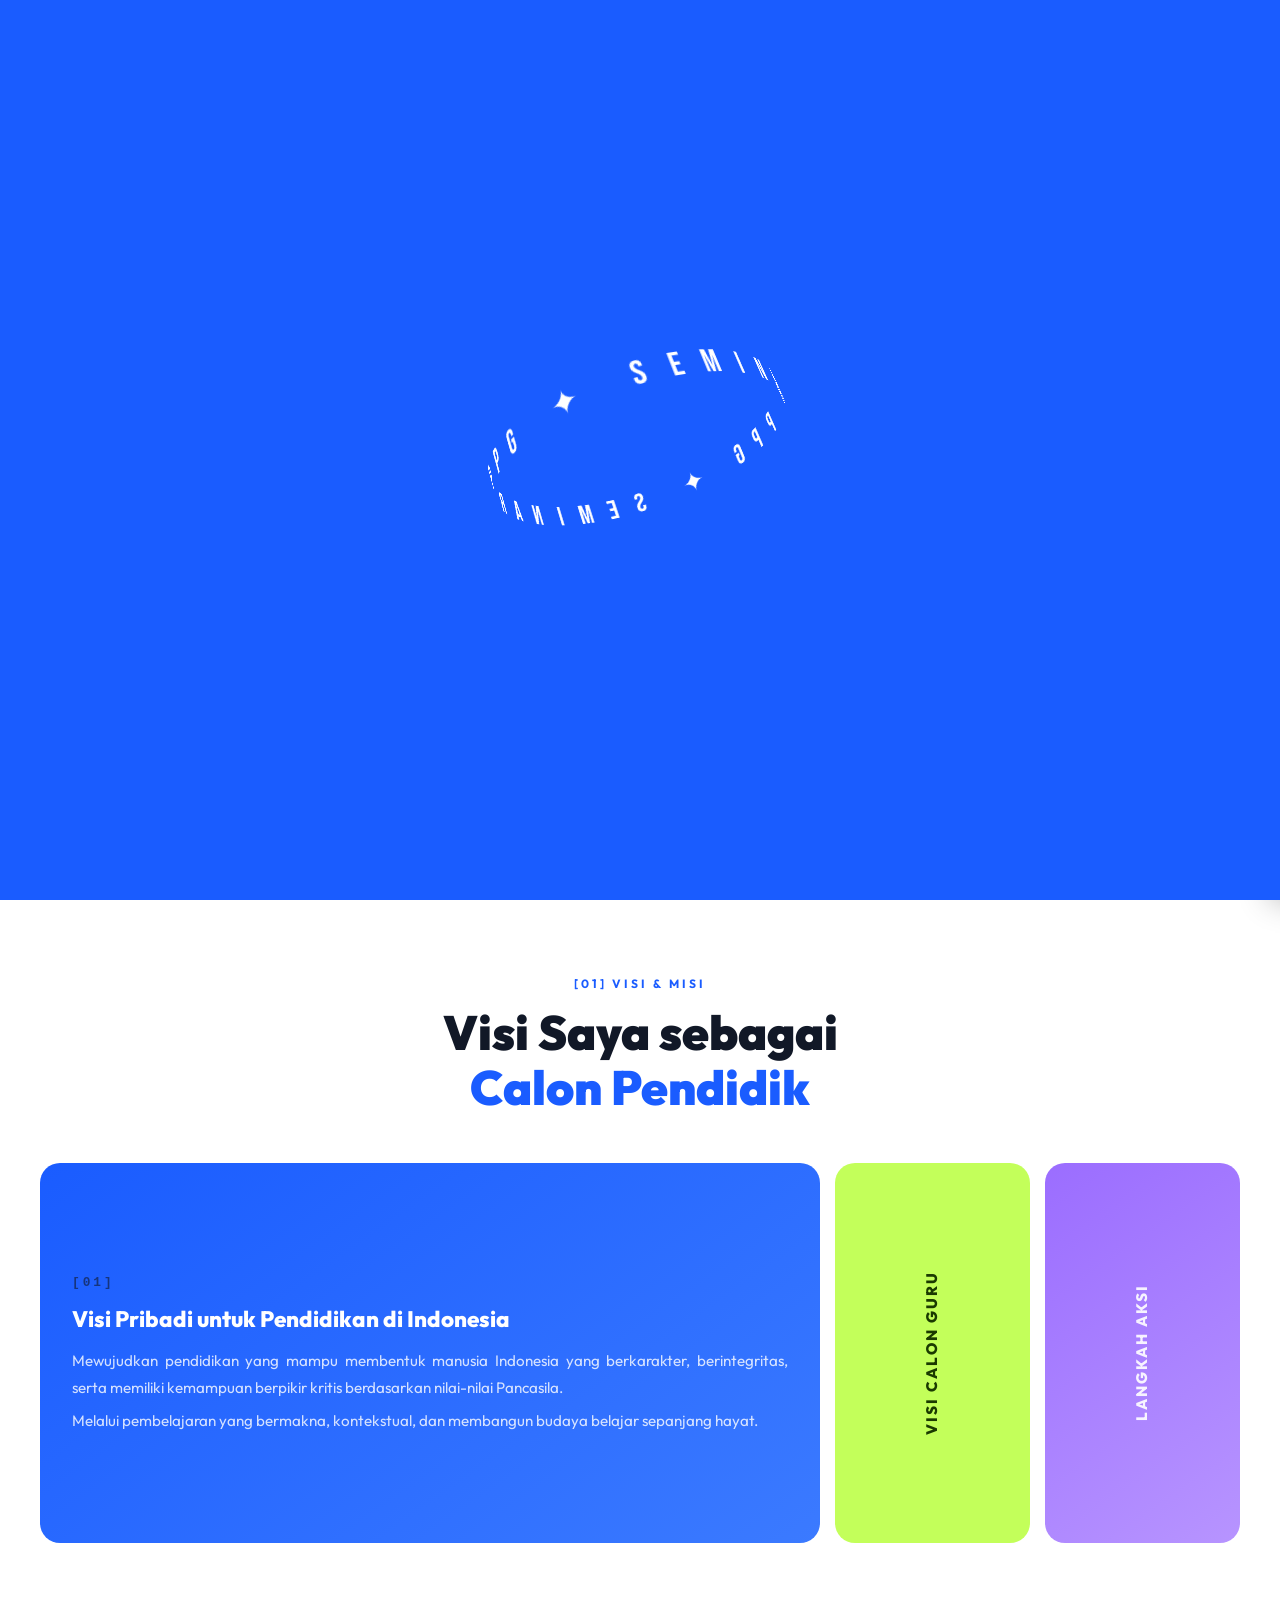
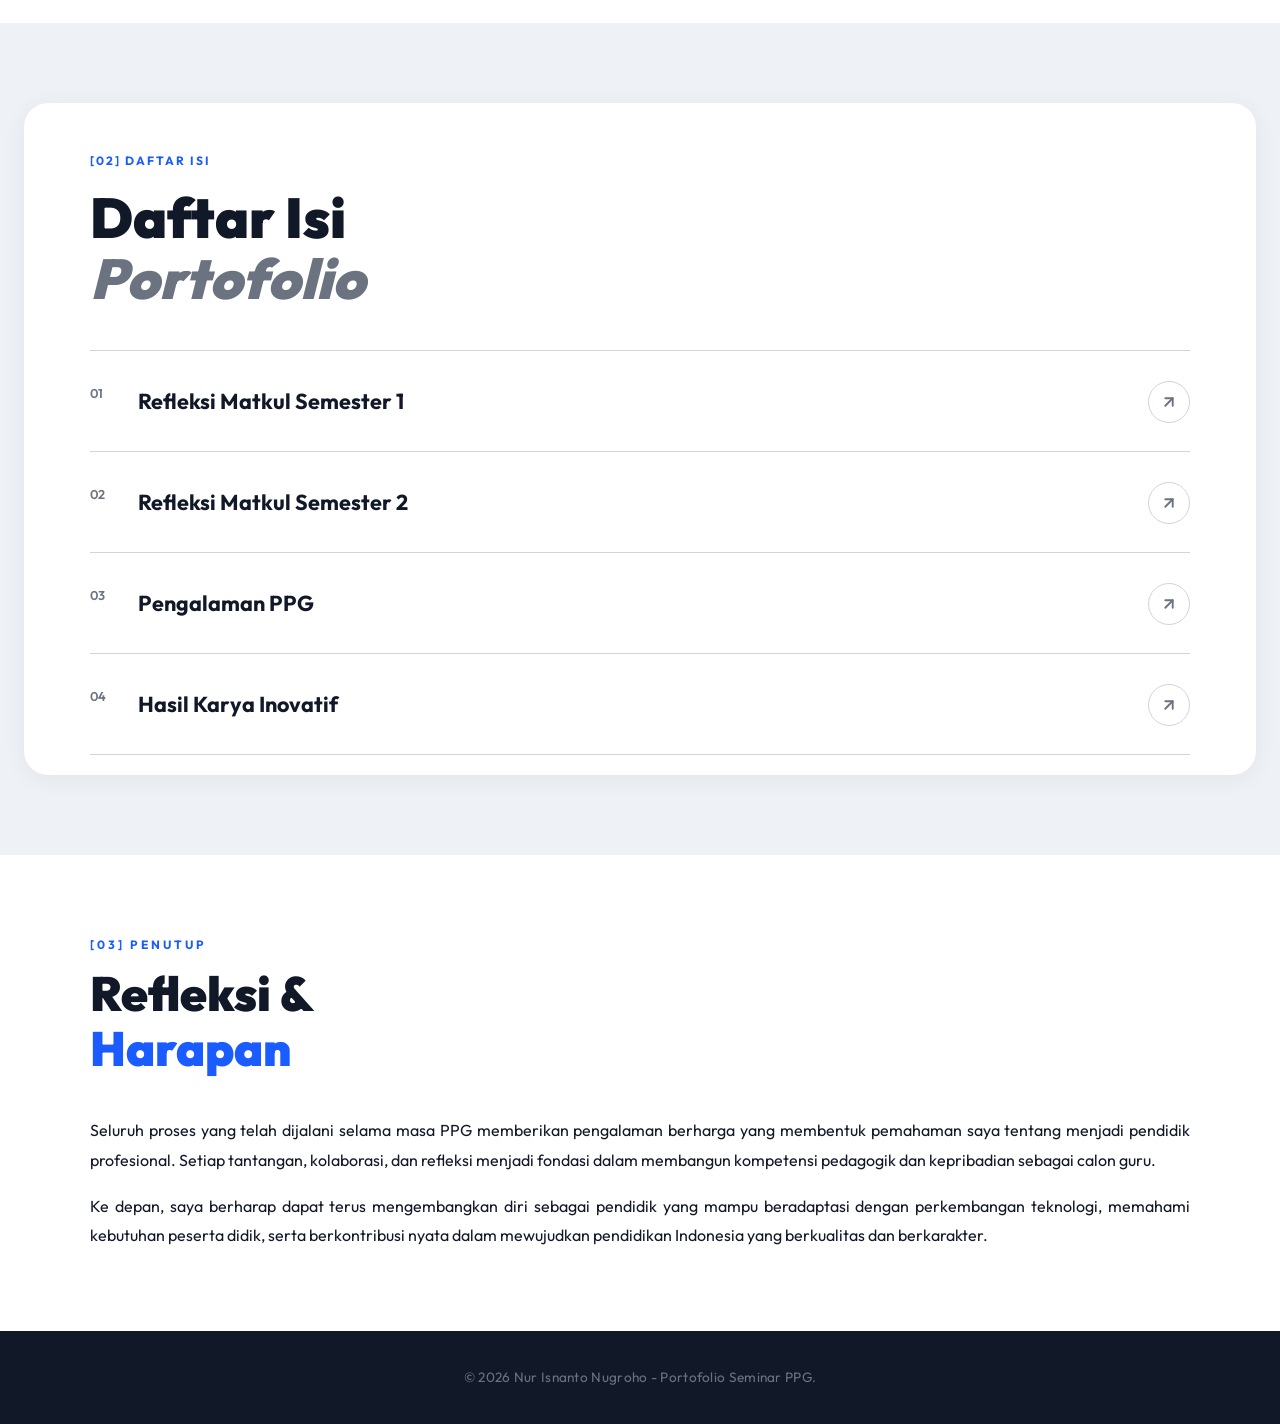
==== index.html @ f5e2eee9 "button panah" ====
<!DOCTYPE html>
<html lang="id">
<head>
    <meta charset="UTF-8">
    <meta name="viewport" content="width=device-width, initial-scale=1.0">
    <title>Portofolio Seminar PPG - Nur Isnanto Nugroho</title>
    <link rel="icon" type="image/png" href="img/Icon atas.png">
    <meta name="description" content="Portofolio Seminar Pendidikan E-Portfolio oleh Nur Isnanto Nugroho, Mahasiswa PPG Informatika UNY.">
    <link rel="preconnect" href="https://fonts.googleapis.com">
    <link rel="preconnect" href="https://fonts.gstatic.com" crossorigin>
    <link href="https://fonts.googleapis.com/css2?family=Bebas+Neue&family=Outfit:wght@400;600;700;800;900&display=swap" rel="stylesheet">
    <link rel="stylesheet" href="style.css">
</head>
<body>

    <!-- ============ BACKDROP & LEFT SIDEBAR ============ -->
    <div class="menu-backdrop" id="menuBackdrop"></div>
    
    <nav class="sidebar-nav" id="sidebarNav">
        <!-- Tombol Silang -->
        <button class="sidebar-nav__close" id="btnCloseMenu" aria-label="Tutup Menu">
            <svg width="24" height="24" viewBox="0 0 24 24" fill="none" stroke="currentColor" stroke-width="2" stroke-linecap="round" stroke-linejoin="round">
                <line x1="18" y1="6" x2="6" y2="18"></line>
                <line x1="6" y1="6" x2="18" y2="18"></line>
            </svg>
        </button>
        
        <div class="sidebar-nav__header">
            <h3>Navigasi</h3>
        </div>
        
        <!-- Daftar Menu -->
        <ul class="sidebar-nav__list">
            <li><a href="#visi" class="sidebar-nav__link">01. Visi & Misi</a></li>
            <li><a href="#toc" class="sidebar-nav__link">02. Daftar Isi</a></li>
            <li><a href="#penutup" class="sidebar-nav__link">03. Refleksi & Harapan</a></li>
        </ul>
    </nav>

    <!-- ============ LOADING SCREEN ============ -->
    <div class="loader" id="loader">
        <div class="loader__ring-wrap"> 
            <div class="loader__ring-spin" id="loaderRing"></div>
        </div>
    </div>

    <script>
    // Generate circular text
    (function() {
        const text = 'SEMINAR PPG ✦ SEMINAR PPG ✦ ';
        const ring = document.getElementById('loaderRing');
        const chars = text.split('');
        const total = chars.length;
        chars.forEach((ch, i) => {
            const span = document.createElement('span');
            span.textContent = ch;
            span.style.setProperty('--angle', (i * (360 / total)) + 'deg');
            ring.appendChild(span);
        });
    })();
    </script>

    <!-- ============ HERO SECTION ============ -->
    <header class="hero" id="hero">
        <!-- Menu Button (decorative) -->
        <button class="hero-btn hero-btn--menu" aria-label="Menu">
            <span></span><span></span><span></span>
        </button>

        <!-- Top subtitle -->
        <p class="hero__subtitle">Dokumentasi E-portofolio</p>
        <h1 class="hero__title">Seminar PPG</h1>

        <!-- Photo container – the photo overlaps the title -->
        <div class="hero__photo-wrapper">
            <img src="img/nuris.png" alt="Foto Nur Isnanto Nugroho" class="hero__photo">
        </div>

        <!-- Floating Tags -->
        <div class="floating-tag floating-tag--guru">
            <span class="floating-tag__icon">🎓</span>
            Mas Guru
        </div>

        <div class="hero__cta-group">
            <!-- Panah ada di luar tag <a> -->
            <svg class="doodle doodle--arrow-inline" viewBox="0 0 60 30" fill="none" stroke="#c3ff5a" stroke-width="3.5" stroke-linecap="round" stroke-linejoin="round">
                <path d="M5 25 Q30 0 55 15"/>
                <path d="M48 10 l7 5-8 4"/>
            </svg>
            
            <!-- Tombol Daftar Isi -->
<!-- Tombol dengan ID khusus agar tidak bentrok -->
    <a href="#" id="btnLuncurTOC" class="floating-tag floating-tag--open">
        <svg width="16" height="16" viewBox="0 0 24 24" fill="none" stroke="currentColor" stroke-width="2.5"><path d="M12 5v14M5 12h14"/></svg>
        Daftar Isi
    </a>
        </div>

        <!-- Profile Card (glassmorphism) -->
        <div class="hero__profile-card">
            <h3 class="hero__profile-name">Saya Nur Isnanto Nugroho</h3>
            <p class="hero__profile-desc">Mahasiswa Pendidikan Profesi Guru (PPG) Informatika di Universitas Negeri Yogyakarta. Portofolio ini disusun sebagai dokumentasi perjalanan belajar dan refleksi praktik kependidikan.</p>
        </div>

        <!-- Role Badge -->
        <div class="hero__role-badge">
            <span class="hero__role-icon">📚</span>
            Guru Informatika
        </div>

        <!-- Experience Badge (Circular Seal) -->
        <div class="hero__exp-badge">
            <svg class="hero__exp-circle-text" viewBox="0 0 200 200">
                <defs>
                    <path id="circlePath" d="M 100,100 m -74,0 a 74,74 0 1,1 148,0 a 74,74 0 1,1 -148,0"/>
                </defs>
                <text>
                    <textPath href="#circlePath" startOffset="0%" textLength="465" lengthAdjust="spacing">
                        UNIVERSITAS NEGERI YOGYAKARTA • 2026 •
                    </textPath>
                </text>
            </svg>
            <span class="hero__exp-number">PPG</span>
        </div>

        <!-- Doodle SVGs for decoration -->
        <svg class="doodle doodle--star" viewBox="0 0 40 40" fill="none" stroke="#c3ff5a" stroke-width="2">
            <path d="M20 2 l4 12 12 0-10 8 4 12-10-8-10 8 4-12L4 14l12 0z"/>
        </svg>
        <svg class="doodle doodle--circle" viewBox="0 0 30 30" fill="none" stroke="#c3ff5a" stroke-width="2">
            <circle cx="15" cy="15" r="12"/>
        </svg>
    </header>

    <!-- ============ ROLLING BANNER ============ -->
    <div class="rolling-banner">
        <div class="rolling-banner__track">
            <span class="rolling-banner__text">PPG UNY</span>
            <span class="rolling-banner__star">✦</span>
            <span class="rolling-banner__text">PENDIDIKAN PROFESI GURU</span>
            <span class="rolling-banner__star">✦</span>
            <span class="rolling-banner__text">PPG UNY</span>
            <span class="rolling-banner__star">✦</span>
            <span class="rolling-banner__text">UNIVERSITAS NEGERI YOGYAKARTA</span>
            <span class="rolling-banner__star">✦</span>
            <span class="rolling-banner__text">PPG UNY</span>
            <span class="rolling-banner__star">✦</span>
            <span class="rolling-banner__text">PENDIDIKAN PROFESI GURU</span>
            <span class="rolling-banner__star">✦</span>
            <span class="rolling-banner__text">PPG UNY</span>
            <span class="rolling-banner__star">✦</span>
            <span class="rolling-banner__text">UNIVERSITAS NEGERI YOGYAKARTA</span>
            <span class="rolling-banner__star">✦</span>
            <span class="rolling-banner__text">PPG UNY</span>
            <span class="rolling-banner__star">✦</span>
            <span class="rolling-banner__text">PENDIDIKAN PROFESI GURU</span>
            <span class="rolling-banner__star">✦</span>
            <span class="rolling-banner__text">PPG UNY</span>
            <span class="rolling-banner__star">✦</span>
            <span class="rolling-banner__text">UNIVERSITAS NEGERI YOGYAKARTA</span>
            <span class="rolling-banner__star">✦</span>
        </div>
    </div>
    <!-- ============ VISI SECTION ============ -->
    <section class="visi" id="visi">
        <div class="visi__inner">
            <p class="visi__label reveal">[01] Visi & Misi</p>
            <h2 class="visi__heading reveal" data-delay="100">Visi Saya sebagai<br><em>Calon Pendidik</em></h2>

            <div class="visi__accordion">
                <!-- Card 1: Blue -->
                <div class="visi-card visi-card--blue reveal" data-delay="200">
                    <span class="visi-card__tab">Visi Pendidikan</span>
                    <div class="visi-card__body">
                        <span class="visi-card__number">[01]</span>
                        <h3 class="visi-card__title">Visi Pribadi untuk Pendidikan di Indonesia</h3>
                        <p class="visi-card__desc">Mewujudkan pendidikan yang mampu membentuk manusia Indonesia yang berkarakter, berintegritas, serta memiliki kemampuan berpikir kritis berdasarkan nilai-nilai Pancasila.</p>
                        <p class="visi-card__desc">Melalui pembelajaran yang bermakna, kontekstual, dan membangun budaya belajar sepanjang hayat.</p>
                    </div>
                </div>

                <!-- Card 2: Lime -->
                <div class="visi-card visi-card--lime reveal" data-delay="350">
                    <span class="visi-card__tab">Visi Calon Guru</span>
                    <div class="visi-card__body">
                        <span class="visi-card__number">[02]</span>
                        <h3 class="visi-card__title">Visi Pribadi Sebagai Calon Guru</h3>
                        <p class="visi-card__desc">Menjadi guru Informatika yang membangun budaya belajar dan budaya bertanya melalui pembelajaran yang bermakna, kontekstual, dan berpusat pada peserta didik.</p>
                        <p class="visi-card__desc">Menghadirkan lingkungan belajar yang mendorong peserta didik berani bertanya dan aktif mencari informasi dari berbagai sumber yang valid.</p>
                    </div>
                </div>

                <!-- Card 3: Purple -->
                <div class="visi-card visi-card--purple reveal" data-delay="500">
                    <span class="visi-card__tab">Langkah Aksi</span>
                    <div class="visi-card__body">
                        <span class="visi-card__number">[03]</span>
                        <h3 class="visi-card__title">Hal yang Dilakukan untuk Mencapai Visi</h3>
                        <p class="visi-card__desc">Membangun budaya belajar yang menempatkan peserta didik sebagai pembelajar aktif dan membiasakan pertanyaan di setiap pembelajaran.</p>
                        <p class="visi-card__desc">Memfasilitasi diskusi, menghubungkan materi dengan kehidupan nyata, serta terus mengembangkan kompetensi melalui refleksi dan kolaborasi.</p>
                    </div>
                </div>
            </div>
        </div>
    </section>

    <!-- ============ TABLE OF CONTENTS ============ -->
    <nav class="toc" id="toc">

        <div class="toc__card reveal reveal--scale" data-delay="150">
            <p class="toc__label">[02] DAFTAR ISI</p>
            <h2 class="toc__title">Daftar Isi<br><em>Portofolio</em></h2>

            <div class="toc__list">
                <a href="semester1.html" class="toc__item">
                    <span class="toc__item-num">01</span>
                    <span class="toc__item-info">
                        <span class="toc__item-name">Refleksi Matkul Semester 1</span>
                        <span class="toc__item-desc">Jabaran refleksi dari mata kuliah yang telah ditempuh pada semester pertama, mencakup deskripsi pembelajaran, tantangan, dan pencapaian.</span>
                    </span>
                    <span class="toc__item-arrow">
                        <svg width="18" height="18" viewBox="0 0 24 24" fill="none" stroke="currentColor" stroke-width="2.5" stroke-linecap="round" stroke-linejoin="round"><path d="M5 12h14"/><path d="M12 5l7 7-7 7"/></svg>
                    </span>
                </a>
                <a href="#semester-2" class="toc__item">
                    <span class="toc__item-num">02</span>
                    <span class="toc__item-info">
                        <span class="toc__item-name">Refleksi Matkul Semester 2</span>
                        <span class="toc__item-desc">Jabaran refleksi dari mata kuliah pada semester kedua, mencakup pendalaman materi, proyek, dan pemahaman pedagogik.</span>
                    </span>
                    <span class="toc__item-arrow">
                        <svg width="18" height="18" viewBox="0 0 24 24" fill="none" stroke="currentColor" stroke-width="2.5" stroke-linecap="round" stroke-linejoin="round"><path d="M5 12h14"/><path d="M12 5l7 7-7 7"/></svg>
                    </span>
                </a>
                <a href="#pengalaman-ppg" class="toc__item">
                    <span class="toc__item-num">03</span>
                    <span class="toc__item-info">
                        <span class="toc__item-name">Pengalaman PPG</span>
                        <span class="toc__item-desc">Pengalaman berharga selama mengikuti program PPG, termasuk observasi kelas, penyusunan RPP, dan praktik mengajar di SMA Negeri 4 Yogyakarta.</span>
                    </span>
                    <span class="toc__item-arrow">
                        <svg width="18" height="18" viewBox="0 0 24 24" fill="none" stroke="currentColor" stroke-width="2.5" stroke-linecap="round" stroke-linejoin="round"><path d="M5 12h14"/><path d="M12 5l7 7-7 7"/></svg>
                    </span>
                </a>
                <a href="#karya-inovatif" class="toc__item">
                    <span class="toc__item-num">04</span>
                    <span class="toc__item-info">
                        <span class="toc__item-name">Hasil Karya Inovatif</span>
                        <span class="toc__item-desc">Kumpulan artefak, media pembelajaran digital, dan karya inovatif lainnya yang dikembangkan untuk mendukung proses belajar mengajar.</span>
                    </span>
                    <span class="toc__item-arrow">
                        <svg width="18" height="18" viewBox="0 0 24 24" fill="none" stroke="currentColor" stroke-width="2.5" stroke-linecap="round" stroke-linejoin="round"><path d="M5 12h14"/><path d="M12 5l7 7-7 7"/></svg>
                    </span>
                </a>
            </div>
        </div>
    </nav>

    <!-- ============ PENUTUP SECTION ============ -->
    <section class="penutup" id="penutup">
        <div class="penutup__inner">
            <p class="penutup__label reveal">[03] Penutup</p>
            <h2 class="penutup__heading reveal" data-delay="100">Refleksi &<br><em>Harapan</em></h2>
            <div class="penutup__content reveal" data-delay="200">
                <p>Seluruh proses yang telah dijalani selama masa PPG memberikan pengalaman berharga yang membentuk pemahaman saya tentang menjadi pendidik profesional. Setiap tantangan, kolaborasi, dan refleksi menjadi fondasi dalam membangun kompetensi pedagogik dan kepribadian sebagai calon guru.</p>
                <p>Ke depan, saya berharap dapat terus mengembangkan diri sebagai pendidik yang mampu beradaptasi dengan perkembangan teknologi, memahami kebutuhan peserta didik, serta berkontribusi nyata dalam mewujudkan pendidikan Indonesia yang berkualitas dan berkarakter.</p>
            </div>
        </div>
    </section>

    <!-- ============ DARK MODE TOGGLE ============ -->
    <button class="theme-toggle" id="themeToggle" aria-label="Toggle dark mode">
        <span class="theme-toggle__text">LIGHT_MODE</span>
        <span class="theme-toggle__circle">
            <svg class="theme-toggle__sun" width="22" height="22" viewBox="0 0 24 24" fill="none" stroke="currentColor" stroke-width="1.5" stroke-linecap="round">
                <circle cx="12" cy="12" r="4"/>
                <path d="M12 2v2M12 20v2M4.93 4.93l1.41 1.41M17.66 17.66l1.41 1.41M2 12h2M20 12h2M4.93 19.07l1.41-1.41M17.66 6.34l1.41-1.41"/>
            </svg>
            <svg class="theme-toggle__moon" width="22" height="22" viewBox="0 0 24 24" fill="none" stroke="currentColor" stroke-width="1.5" stroke-linecap="round">
                <path d="M21 12.79A9 9 0 1 1 11.21 3 7 7 0 0 0 21 12.79z"/>
            </svg>
        </span>
    </button>

    <!-- ============ FOOTER ============ -->
    <footer class="footer reveal">
        <p>&copy; 2026 Nur Isnanto Nugroho - Portofolio Seminar PPG.</p>
    </footer>

    <!-- ============ SCRIPTS ============ -->
    <script>
        if ('scrollRestoration' in history) {
            history.scrollRestoration = 'manual';
        }
        window.scrollTo(0, 0);

        document.addEventListener("DOMContentLoaded", function() {
            
            // =======================================================
            // JURUS ULTIMATE: CUSTOM SMOOTH SCROLL & GLOW
            // =======================================================
            const btnLuncur = document.getElementById('btnLuncurTOC');
            const targetTOC = document.getElementById('toc');

            if (btnLuncur && targetTOC) {
                btnLuncur.addEventListener('click', function(e) {
                    e.preventDefault(); // Matikan klik bawaan HTML

                    // Hitung jarak
                    const targetPosition = targetTOC.getBoundingClientRect().top + window.pageYOffset - 20;
                    const startPosition = window.pageYOffset;
                    const distance = targetPosition - startPosition;
                    const duration = 1000; // Kecepatan meluncur: 1000ms (1 detik). Bisa diperbesar kalau mau lebih lambat.
                    let start = null;

                    // Fungsi penggerak layar frame-by-frame
                    function step(timestamp) {
                        if (!start) start = timestamp;
                        const progress = timestamp - start;
                        
                        // Rumus pergerakan halus (Easing in-out)
                        const easeInOutCubic = progress < duration / 2 
                            ? 4 * Math.pow(progress / duration, 3) 
                            : 1 - Math.pow(-2 * (progress / duration) + 2, 3) / 2;
                        
                        window.scrollTo(0, startPosition + distance * easeInOutCubic);
                        
                        if (progress < duration) {
                            window.requestAnimationFrame(step); // Lanjut meluncur
                        } else {
                            // Layar sudah sampai tujuan, nyalakan GLOW!
                            targetTOC.classList.remove('animasi-nyala');
                            void targetTOC.offsetWidth; // Refresh trigger
                            targetTOC.classList.add('animasi-nyala');
                            
                            setTimeout(() => {
                                targetTOC.classList.remove('animasi-nyala');
                            }, 1500);
                        }
                    }

                    // Mulai animasi
                    window.requestAnimationFrame(step);
                });
            }

            // =======================================================
            // 3. DARK MODE TOGGLE (Bawaan Mas Nuris)
            // =======================================================
            const themeToggle = document.getElementById('themeToggle');
            const toggleText = themeToggle.querySelector('.theme-toggle__text');
            const savedTheme = localStorage.getItem('theme');
            
            if (savedTheme === 'dark') {
                document.body.classList.add('dark');
                themeToggle.classList.add('active');
                toggleText.textContent = 'DARK_MODE';
            }

            themeToggle.addEventListener('click', () => {
                document.body.classList.toggle('dark');
                themeToggle.classList.toggle('active');
                const isDark = document.body.classList.contains('dark');
                toggleText.textContent = isDark ? 'DARK_MODE' : 'LIGHT_MODE';
                localStorage.setItem('theme', isDark ? 'dark' : 'light');
            });

            // =======================================================
            // 4. ANIMASI MUNCUL SAAT DI-SCROLL (Bawaan Mas Nuris)
            // =======================================================
            const revealObserver = new IntersectionObserver((entries) => {
                entries.forEach(entry => {
                    if (entry.isIntersecting) {
                        const delay = entry.target.dataset.delay || 0;
                        setTimeout(() => {
                            entry.target.classList.add('revealed');
                        }, delay);
                        revealObserver.unobserve(entry.target);
                    }
                });
            }, { threshold: 0.15 });

            document.querySelectorAll('.reveal').forEach(el => {
                revealObserver.observe(el);
            });
        });

        // =======================================================
        // 5. LOADING SCREEN & HAPUS LOADING SAAT SELESAI
        // =======================================================
        window.addEventListener('load', () => {
            const loader = document.getElementById('loader');
            if (loader) {
                setTimeout(() => {
                    loader.classList.add('loader--hidden');
                    document.body.classList.add('loaded');
                    setTimeout(() => {
                        loader.remove();
                    }, 600);
                }, 2500);
            }
        });

        // =======================================================
            // LEFT SIDEBAR MENU (HAMBURGER BUTTON)
            // =======================================================
            const btnMenu = document.querySelector('.hero-btn--menu');
            const sidebarNav = document.getElementById('sidebarNav');
            const btnCloseMenu = document.getElementById('btnCloseMenu');
            const menuBackdrop = document.getElementById('menuBackdrop');
            const menuLinks = document.querySelectorAll('.sidebar-nav__link');

            if (btnMenu && sidebarNav && btnCloseMenu && menuBackdrop) {
                // 1. Fungsi buka menu
                btnMenu.addEventListener('click', () => {
                    sidebarNav.classList.add('is-open');
                    menuBackdrop.classList.add('is-active');
                    document.body.style.overflow = 'hidden'; // Kunci scroll layar utama
                });

                // 2. Fungsi tutup menu (dijadikan function agar bisa dipakai berulang)
                const closeMenu = () => {
                    sidebarNav.classList.remove('is-open');
                    menuBackdrop.classList.remove('is-active');
                    document.body.style.overflow = ''; 
                };

                // 3. Tutup saat tombol X diklik
                btnCloseMenu.addEventListener('click', closeMenu);

                // 4. Tutup saat layar gelap (luar menu) diklik
                menuBackdrop.addEventListener('click', closeMenu);

                // 5. Tutup saat salah satu menu dipilih
                menuLinks.forEach(link => {
                    link.addEventListener('click', closeMenu);
                });
            }
    </script>
</body>
</html>
---- style.css ----
/* ============================================================
   style.css — Seminar Pendidikan E-Portfolio
   Inspired by bold portfolio hero designs
   ============================================================ */

/* ---------- CSS Custom Properties ---------- */
:root {
    --blue-primary: #1a5cff;
    --blue-dark: #0d3fbf;
    --blue-deeper: #0a2d8a;
    --accent-lime: #c3ff5a;
    --accent-lime-dark: #9edb2a;
    --white: #ffffff;
    --white-10: rgba(255, 255, 255, 0.10);
    --white-15: rgba(255, 255, 255, 0.15);
    --white-20: rgba(255, 255, 255, 0.20);
    --white-60: rgba(255, 255, 255, 0.60);
    --white-80: rgba(255, 255, 255, 0.80);
    --dark: #111827;
    --gray-50: #f9fafb;
    --gray-100: #f3f4f6;
    --gray-300: #d1d5db;
    --gray-500: #6b7280;
    --gray-700: #374151;
    --radius-sm: 10px;
    --radius-md: 16px;
    --radius-lg: 24px;
    --radius-full: 9999px;
    --shadow-soft: 0 8px 32px rgba(0, 0, 0, 0.12);
    --shadow-glow: 0 0 40px rgba(26, 92, 255, 0.3);
    --font: 'Outfit', 'Segoe UI', system-ui, sans-serif;
    --transition: 0.35s cubic-bezier(0.4, 0, 0.2, 1);
}

/* ============================================================
   LOADING SCREEN — Rotating Text Ring
   ============================================================ */
.loader {
    position: fixed;
    inset: 0;
    z-index: 9999;
    background: var(--blue-primary);
    display: flex;
    align-items: center;
    justify-content: center;
    transition: opacity 0.6s ease, visibility 0.6s ease;
    perspective: 800px;
    overflow: hidden;
}

.loader--hidden {
    opacity: 0;
    visibility: hidden;
}

.loader__ring-wrap {
    width: 320px;
    height: 320px;
    position: relative;
    display: flex;
    align-items: center;
    justify-content: center;
    transform: rotateX(25deg) rotateZ(-18deg);
    transform-style: preserve-3d;
}

.loader__ring-spin {
    position: relative;
    width: 1px;
    height: 1px;
    transform-style: preserve-3d;
    animation: ringYSpin 6s linear infinite;
}

.loader__ring-spin span {
    position: absolute;
    left: 50%;
    top: 50%;
    font-family: 'Bebas Neue', 'Arial Narrow', sans-serif;
    font-size: clamp(1.4rem, 4vw, 2rem);
    font-weight: 400;
    color: #ffffff;
    white-space: nowrap;
    transform-origin: center center;
    transform: translate(-50%, -50%) rotateY(var(--angle)) translateZ(150px);
    text-transform: uppercase;
    letter-spacing: 2px;
}

@keyframes ringYSpin {
    from { transform: rotateY(0deg); }
    to { transform: rotateY(360deg); }
}

/* ============================================================
   HERO ENTRANCE ANIMATIONS (after loader)
   ============================================================ */
@keyframes heroFadeUp {
    from { opacity: 0; transform: translateY(40px); }
    to { opacity: 1; transform: translateY(0); }
}

@keyframes heroFadeIn {
    from { opacity: 0; }
    to { opacity: 1; }
}

@keyframes heroFadeScale {
    from { opacity: 0; transform: scale(0.8); }
    to { opacity: 1; transform: scale(1); }
}

@keyframes heroFadeLeft {
    from { opacity: 0; transform: translateX(-30px); }
    to { opacity: 1; transform: translateX(0); }
}

@keyframes heroFadeRight {
    from { opacity: 0; transform: translateX(30px); }
    to { opacity: 1; transform: translateX(0); }
}

/* Title special: preserves translate(-50%,-50%) */
@keyframes heroTitleIn {
    from { opacity: 0; transform: translate(-50%, -50%) scale(0.85); }
    to { opacity: 1; transform: translate(-50%, -50%) scale(1); }
}

/* Hide hero elements before loaded */
.hero__subtitle,
.hero__title,
.hero__photo-wrapper,
.hero__profile-card,
.hero__role-badge,
.hero__exp-badge,
.floating-tag,
.doodle,
.hero-btn {
    opacity: 0;
}

/* Animate in after loaded */
body.loaded .hero__subtitle {
    animation: heroFadeUp 0.7s 0.1s cubic-bezier(0.16, 1, 0.3, 1) both;
}

body.loaded .hero__title {
    animation: heroTitleIn 0.8s 0.25s cubic-bezier(0.16, 1, 0.3, 1) both;
}

body.loaded .hero__photo-wrapper {
    animation: heroFadeScale 0.9s 0.45s cubic-bezier(0.16, 1, 0.3, 1) both;
}

body.loaded .hero__profile-card {
    animation: heroFadeUp 0.7s 0.7s cubic-bezier(0.16, 1, 0.3, 1) both;
}

body.loaded .floating-tag--guru {
    animation: heroFadeLeft 0.6s 0.9s cubic-bezier(0.16, 1, 0.3, 1) both,
               guruFloat 3.5s ease-in-out 1.5s infinite;
}

body.loaded .hero__role-badge {
    animation: heroFadeUp 0.6s 1.1s cubic-bezier(0.16, 1, 0.3, 1) both,
               badgeFloat 3s ease-in-out 1.7s infinite;
}

body.loaded .hero__exp-badge {
    animation: heroFadeIn 0.7s 1.2s cubic-bezier(0.16, 1, 0.3, 1) both;
}

body.loaded .doodle--star {
    animation: heroFadeIn 0.5s 1.3s cubic-bezier(0.16, 1, 0.3, 1) both;
}

body.loaded .doodle--arrow {
    animation: heroFadeIn 0.5s 1.4s cubic-bezier(0.16, 1, 0.3, 1) both;
}

body.loaded .doodle--circle {
    animation: heroFadeIn 0.5s 1.5s cubic-bezier(0.16, 1, 0.3, 1) both;
}

body.loaded .hero-btn {
    animation: heroFadeIn 0.5s 0.6s cubic-bezier(0.16, 1, 0.3, 1) both;
}

/* ---------- Reset & Base ---------- */
*,
*::before,
*::after {
    margin: 0;
    padding: 0;
    box-sizing: border-box;
}

html {
    scroll-behavior: smooth !important;
}

body {
    font-family: var(--font);
    background: var(--gray-50);
    color: var(--dark);
    line-height: 1.6;
    overflow-x: clip;
}

/* ---------- HERO SECTION ---------- */
.hero {
    position: relative;
    min-height: 100vh;
    min-height: 100dvh;
    background: linear-gradient(160deg, #2d6cff 0%, var(--blue-primary) 30%, var(--blue-dark) 70%, var(--blue-deeper) 100%);
    display: flex;
    flex-direction: column;
    align-items: center;
    justify-content: flex-start;
    padding: 40px 24px 0;
    overflow: hidden;
    text-align: center;
}

/* Subtle noise texture overlay */
.hero::before {
    content: '';
    position: absolute;
    inset: 0;
    background-image: url("data:image/svg+xml,%3Csvg viewBox='0 0 256 256' xmlns='http://www.w3.org/2000/svg'%3E%3Cfilter id='noise'%3E%3CfeTurbulence type='fractalNoise' baseFrequency='0.9' numOctaves='4' stitchTiles='stitch'/%3E%3C/filter%3E%3Crect width='100%25' height='100%25' filter='url(%23noise)' opacity='0.03'/%3E%3C/svg%3E");
    pointer-events: none;
    z-index: 0;
}

/* Radial glow behind photo */
.hero::after {
    content: '';
    position: absolute;
    width: 600px;
    height: 600px;
    border-radius: 50%;
    background: radial-gradient(circle, rgba(195, 255, 90, 0.08) 0%, transparent 70%);
    top: 50%;
    left: 50%;
    transform: translate(-50%, -50%);
    pointer-events: none;
    z-index: 0;
}

/* Close & Menu buttons (decorative) */
.hero-btn {
    position: absolute;
    top: 24px;
    z-index: 10;
    width: 48px;
    height: 48px;
    border-radius: var(--radius-sm);
    border: none;
    cursor: pointer;
    display: flex;
    align-items: center;
    justify-content: center;
    background: var(--white-15);
    backdrop-filter: blur(12px);
    color: var(--white);
    font-size: 1.2rem;
    transition: var(--transition);
}

.hero-btn:hover {
    background: var(--white-20);
    transform: scale(1.05);
}

.hero-btn--close {
    left: 24px;
}

.hero-btn--menu {
    right: 24px;
    flex-direction: column;
    gap: 4px;
}

.hero-btn--menu span {
    display: block;
    width: 20px;
    height: 2.5px;
    background: var(--white);
    border-radius: 2px;
}

/* ---------- Hero Typography ---------- */
.hero__subtitle {
    position: relative;
    z-index: 2;
    font-size: clamp(1rem, 2.5vw, 1.35rem);
    color: var(--white-80);
    font-weight: 600;
    letter-spacing: 2px;
    margin-top: 40px;
    margin-bottom: 4px;
    text-transform: uppercase;
}

.hero__title {
    position: absolute;
    z-index: 1;
    top: 32%;
    left: 50%;
    transform: translate(-50%, -50%);
    width: 100%;
    font-family: 'Bebas Neue', 'Arial Narrow', sans-serif;
    font-size: clamp(7rem, 22vw, 18rem);
    font-weight: 400;
    color: var(--white);
    text-transform: uppercase;
    letter-spacing: 6px;
    line-height: 0.9;
    margin: 0;
    /* 3D text shadow */
    text-shadow:
        0 2px 0 rgba(0, 0, 0, 0.08),
        0 4px 20px rgba(0, 0, 0, 0.12);
    /* Outline stroke effect */
    -webkit-text-stroke: 1px rgba(255, 255, 255, 0.15);
    pointer-events: none;
}

/* ---------- Hero Photo ---------- */
.hero__photo-wrapper {
    position: relative;
    z-index: 3;
    width: 100%;
    max-width: 850px;
    margin-top: 20px;
    margin-bottom: 0;
    flex-shrink: 0;
}

.hero__photo {
    width: 100%;
    height: auto;
    display: block;
    filter: drop-shadow(0 20px 40px rgba(0, 0, 0, 0.25));
    animation: photoEntrance 1s cubic-bezier(0.16, 1, 0.3, 1) both;
    /* Fade transparent at bottom — more aggressive */
    -webkit-mask-image: linear-gradient(to bottom, #000 40%, transparent 92%);
    mask-image: linear-gradient(to bottom, #000 40%, transparent 92%);
}

@keyframes photoEntrance {
    from {
        opacity: 0;
        transform: translateY(40px) scale(0.95);
    }
    to {
        opacity: 1;
        transform: translateY(0) scale(1);
    }
}

/* ---------- Floating Tags ---------- */
.floating-tag {
    position: absolute;
    z-index: 5;
    display: inline-flex;
    align-items: center;
    gap: 8px;
    padding: 10px 20px;
    border-radius: var(--radius-full);
    font-weight: 700;
    font-size: 0.95rem;
    white-space: nowrap;
    box-shadow: var(--shadow-soft);
    animation: floatIn 0.8s cubic-bezier(0.16, 1, 0.3, 1) both;
    transition: transform 0.3s ease;
}

.floating-tag__icon {
    font-size: 1.2rem;
}

/* Mas Guru Tag — Lime green, positioned above shoulder */
.floating-tag--guru {
    background: var(--accent-lime);
    color: #1a3a00;
    top: 40%;
    left: 22%;
    right: auto;
    animation-delay: 0.6s;
    font-size: 1.1rem;
    padding: 12px 24px;
    box-shadow: 0 8px 24px rgba(195, 255, 90, 0.35);
}

.floating-tag--guru::after {
    content: '';
    position: absolute;
    inset: -3px;
    border-radius: inherit;
    border: 2px dashed rgba(26, 58, 0, 0.2);
    pointer-events: none;
}

/* CTA Group (arrow + konten button) */
.hero__cta-group {
    position: absolute; 
    bottom: 42%;
    right: 6%;
    display: flex !important;
    flex-direction: row !important;
    align-items: center !important;
    gap: 5px !important; /* Jarak antara panah dan tombol */
    text-decoration: none;
    z-index: 10;
    opacity: 0;
}

body.loaded .hero__cta-group {
    animation: floatIn 0.8s cubic-bezier(0.16, 1, 0.3, 1) 0.9s both;
}

.doodle--arrow-inline {
    width: 60px;
    height: auto;
    flex-shrink: 0;
    
    /* Gunakan margin negatif jika panah masih masuk ke dalam tombol */
    margin-right: 15px !important; 
    margin-top: -20px !important;
    /* Reset posisi agar tidak melayang aneh */
    position: relative !important; 
    transform: rotate(10deg) scaleY(1.2);
}

/* Open / Daftar Isi Tag — higher specificity to override .floating-tag base */
.hero__cta-group .floating-tag--open {
    position: static;
    background: transparent;
    border: 2px solid var(--accent-lime);
    color: var(--accent-lime);
    font-size: 0.8rem;
    line-height: 1.3;
    padding: 8px 16px;
    display: inline-flex;
    align-items: center;
    gap: 6px;
    border-radius: 30px;
    font-weight: 700;
    white-space: nowrap;
    box-shadow: none;
    animation: none !important;
    opacity: 1 !important;
    text-decoration: none;
    top: auto;
    right: auto;
    left: auto;
    bottom: auto;
    transition: background 0.3s ease, color 0.3s ease, transform 0.3s ease;
    cursor: pointer;
}

.hero__cta-group .floating-tag--open:hover {
    background: var(--accent-lime);
    color: #0a1628;
    transform: translateY(-2px);
}

@keyframes floatIn {
    from {
        opacity: 0;
        transform: translateY(20px) scale(0.8);
    }
    to {
        opacity: 1;
        transform: translateY(0) scale(1);
    }
}

/* Continuous gentle float */
.floating-tag--guru {
    animation: floatIn 0.8s cubic-bezier(0.16, 1, 0.3, 1) both,
               gentleFloat 4s ease-in-out 1.5s infinite;
}

@keyframes gentleFloat {
    0%, 100% { transform: translateY(0); }
    50% { transform: translateY(-10px); }
}

/* ---------- Profile Card (Glassmorphism) ---------- */
.hero__profile-card {
    position: absolute;
    z-index: 5;
    bottom: 22%;
    left: 10%;
    max-width: 380px;
    padding: 24px 28px;
    background: var(--white-10);
    backdrop-filter: blur(16px);
    -webkit-backdrop-filter: blur(16px);
    border: 1px solid var(--white-15);
    border-radius: var(--radius-lg);
    text-align: left;
    animation: slideUp 0.9s cubic-bezier(0.16, 1, 0.3, 1) 0.4s both;
}

.hero__profile-name {
    font-size: 1.05rem;
    font-weight: 800;
    color: var(--white);
    text-transform: uppercase;
    letter-spacing: 1px;
    margin-bottom: 10px;
}

.hero__profile-desc {
    font-size: 0.85rem;
    color: var(--white-60);
    line-height: 1.6;
    text-align: justify;
}

@keyframes slideUp {
    from {
        opacity: 0;
        transform: translateY(30px);
    }
    to {
        opacity: 1;
        transform: translateY(0);
    }
}

/* ---------- Role Badge ---------- */
.hero__role-badge {
    position: absolute;
    z-index: 5;
    bottom: 18%;
    right: 18%;
    display: flex;
    align-items: center;
    gap: 8px;
    padding: 10px 20px;
    background: var(--white-15);
    backdrop-filter: blur(12px);
    border: 1px solid var(--white-15);
    border-radius: var(--radius-full);
    color: var(--white);
    font-weight: 700;
    font-size: 0.9rem;
    animation: slideUp 0.9s cubic-bezier(0.16, 1, 0.3, 1) 0.7s both,
               badgeFloat 3s ease-in-out 1.6s infinite;
}

@keyframes badgeFloat {
    0%, 100% { transform: translateY(0); }
    50% { transform: translateY(-12px); }
}

@keyframes guruFloat {
    0%, 100% { transform: translateY(0) rotate(0deg); }
    33% { transform: translateY(-10px) rotate(1deg); }
    66% { transform: translateY(4px) rotate(-1deg); }
}

.hero__role-icon {
    font-size: 1.1rem;
}

/* ---------- Experience Badge (Circular Seal) ---------- */
.hero__exp-badge {
    position: absolute;
    z-index: 5;
    bottom: 14%;
    right: 5%;
    width: 160px;
    height: 160px;
    border-radius: 50%;
    background: var(--accent-lime);
    display: flex;
    align-items: center;
    justify-content: center;
    animation: spinIn 1s cubic-bezier(0.16, 1, 0.3, 1) 1s both;
    box-shadow: 0 8px 24px rgba(195, 255, 90, 0.3);
}

.hero__exp-circle-text {
    position: absolute;
    width: 100%;
    height: 100%;
    animation: rotateSeal 25s linear infinite;
}

.hero__exp-circle-text text {
    font-family: var(--font);
    font-size: 13.5px;
    font-weight: 800;
    fill: #1a3a00;
    letter-spacing: 3.5px;
    text-transform: uppercase;
}

.hero__exp-number {
    font-size: 2.2rem;
    font-weight: 900;
    color: #1a3a00;
    line-height: 1;
    z-index: 1;
}

@keyframes spinIn {
    from {
        opacity: 0;
        transform: scale(0) rotate(-180deg);
    }
    to {
        opacity: 1;
        transform: scale(1) rotate(0deg);
    }
}

@keyframes rotateSeal {
    from { transform: rotate(0deg); }
    to { transform: rotate(360deg); }
}

/* ---------- Doodle Decorations ---------- */
.doodle {
    position: absolute;
    z-index: 4;
    pointer-events: none;
    opacity: 0.7;
}

.doodle--star {
    width: 35px;
    top: 18%;
    left: 8%;
    animation: twinkle 3s ease-in-out infinite;
}

.doodle--arrow {
    width: 70px;
    top: 42%;
    right: 18%;
    animation: drawArrow 2s ease-in-out 1.2s both;
}

.doodle--circle {
    width: 25px;
    bottom: 30%;
    left: 12%;
    animation: twinkle 4s ease-in-out 0.5s infinite;
}

@keyframes twinkle {
    0%, 100% { opacity: 0.5; transform: scale(1); }
    50% { opacity: 1; transform: scale(1.2); }
}

@keyframes drawArrow {
    from { opacity: 0; stroke-dasharray: 100; stroke-dashoffset: 100; }
    to { opacity: 0.7; stroke-dasharray: 100; stroke-dashoffset: 0; }
}

/* ============================================================
   ROLLING BANNER
   ============================================================ */
.rolling-banner {
    background: var(--dark);
    padding: 18px 0;
    overflow: hidden;
    position: relative;
    z-index: 6;
    margin-top: -80px;
    border-top: 1px solid rgba(255, 255, 255, 0.05);
    border-bottom: 1px solid rgba(255, 255, 255, 0.05);
}

.rolling-banner__track {
    display: flex;
    align-items: center;
    gap: 0;
    white-space: nowrap;
    animation: bannerScroll 20s linear infinite;
    width: max-content;
}

.rolling-banner__text {
    font-family: 'Bebas Neue', 'Arial Narrow', sans-serif;
    font-size: 1.4rem;
    font-weight: 400;
    letter-spacing: 4px;
    color: var(--accent-lime);
    text-transform: uppercase;
    padding: 0 20px;
}

.rolling-banner__star {
    color: var(--accent-lime);
    font-size: 0.7rem;
    opacity: 0.6;
    padding: 0 8px;
}

@keyframes bannerScroll {
    0% { transform: translateX(0); }
    100% { transform: translateX(-50%); }
}

/* Dark mode banner */
body.dark .rolling-banner {
    background: #060f1a;
    border-top-color: rgba(195, 255, 90, 0.08);
    border-bottom-color: rgba(195, 255, 90, 0.08);
}
/* ============================================================
   VISI SECTION — Horizontal Accordion
   ============================================================ */
.visi {
    background: var(--white);
    padding: 80px 24px;
    transition: background var(--transition);
}

.visi__inner {
    max-width: 1200px;
    margin: 0 auto;
}

.visi__label {
    font-size: 0.75rem;
    font-weight: 700;
    color: var(--blue-primary);
    text-transform: uppercase;
    letter-spacing: 3px;
    margin-bottom: 12px;
    text-align: center;
    transition: color var(--transition);
}

.visi__heading {
    font-size: clamp(2rem, 5vw, 3rem);
    font-weight: 900;
    color: var(--dark);
    line-height: 1.15;
    margin-bottom: 48px;
    text-align: center;
    transition: color var(--transition);
}

.visi__heading em {
    font-style: normal;
    color: var(--blue-primary);
    transition: color var(--transition);
}

/* --- Accordion Container --- */
.visi__accordion {
    display: flex;
    flex-direction: row;
    align-items: stretch;
    gap: 15px;
    min-height: 380px;
    width: 100%;
}

/* --- Card Base --- */
.visi-card {
    position: relative;
    border-radius: 20px;
    overflow: hidden;
    cursor: pointer;
    flex: 1;
    overflow: hidden; /* Penting: agar teks tidak meluber ke luar card saat sedang bergerak */
    transition: flex 0.6s cubic-bezier(0.25, 0.8, 0.25, 1)!important;
}

/* First child active when nothing hovered */
.visi__accordion:not(:hover) .visi-card:first-child {
    flex: 4;
    cursor: default;
}

/* Hovered card expands */
.visi-card:hover {
    flex: 4;
    cursor: default;
}

/* --- Tab (collapsed rotated title) --- */
.visi-card__tab {
    position: absolute;
    inset: 0;
    display: flex;
    align-items: center;
    justify-content: center;
    writing-mode: vertical-rl;
    text-orientation: mixed;
    transform: rotate(180deg);
    font-size: 0.95rem;
    font-weight: 800;
    letter-spacing: 2px;
    text-transform: uppercase;
    opacity: 1;
    transform-origin: center;
    /*transition: opacity 0.6s cubic-bezier(0.25, 1, 0.5, 1);*/
    transition: opacity 0.3s ease 0.3s;
    z-index: 3;
    pointer-events: none;
}

/* Hide tab when expanded */
.visi-card:hover .visi-card__tab,
.visi__accordion:not(:hover) .visi-card:first-child .visi-card__tab {
    opacity: 0;
    transition: opacity 0.1s ease;
}

/* --- Body (full content) --- */
.visi-card__body {
    position: absolute;
    inset: 0;
    padding: 36px 32px;
    display: flex;
    flex-direction: column;
    justify-content: center;
    opacity: 0;
    transform: translateY(15px);
    /*transition: all 0.6s cubic-bezier(0.25, 1, 0.5, 1);*/
    transition: opacity 0.2s ease, transform 0.2s ease;
    z-index: 2;
    
    /* OPSIONAL TAPI DISARANKAN: Beri sedikit delay agar teks muncul setelah kartu mulai melebar */
    transition-delay: 0.1s;
    z-index: 2;
}

/* Show body when expanded */
.visi-card:hover .visi-card__body,
.visi__accordion:not(:hover) .visi-card:first-child .visi-card__body {
    opacity: 1;
    transform: translateY(0);
    transition: opacity 0.4s ease 0.3s, transform 0.4s ease 0.3s;
}

.visi-card__number {
    font-size: 0.8rem;
    font-weight: 800;
    letter-spacing: 3px;
    text-transform: uppercase;
    opacity: 0.6;
    margin-bottom: 12px;
    display: block;
    font-family: 'Space Grotesk', monospace, sans-serif;
}

.visi-card__title {
    font-size: 1.4rem;
    font-weight: 800;
    line-height: 1.3;
    margin-bottom: 14px;
}

.visi-card__desc {
    font-size: 0.95rem;
    line-height: 1.75;
    margin-bottom: 6px;
    text-align: justify;
}

.visi-card__desc:last-child {
    margin-bottom: 0;
}

/* ===== BLUE ===== */
.visi-card--blue {
    background: linear-gradient(145deg, #1a5cff, #3b7aff);
}

.visi-card--blue .visi-card__tab { color: rgba(255,255,255,0.9); }
.visi-card--blue .visi-card__icon { background: rgba(255,255,255,0.2); }
.visi-card--blue .visi-card__title { color: #fff; }
.visi-card--blue .visi-card__desc { color: rgba(255,255,255,0.8); }

/* ===== LIME ===== */
.visi-card--lime {
    /* Ganti kode linear-gradient lama dengan variabel ijo stabilo ini */
    background: var(--accent-lime); 
}

.visi-card--lime .visi-card__tab { color: #1a3a00; }
.visi-card--lime .visi-card__icon { background: rgba(255,255,255,0.25); }
.visi-card--lime .visi-card__title { color: #1a3a00; }
.visi-card--lime .visi-card__desc { color: rgba(26,58,0,0.75); }

/* ===== PURPLE ===== */
.visi-card--purple {
    background: linear-gradient(145deg, #9b6dff, #b794ff);
}

.visi-card--purple .visi-card__tab { color: rgba(255,255,255,0.9); }
.visi-card--purple .visi-card__icon { background: rgba(255,255,255,0.2); }
.visi-card--purple .visi-card__title { color: #fff; }
.visi-card--purple .visi-card__desc { color: rgba(255,255,255,0.8); }

/* --- Visi Dark Mode --- */
body.dark .visi {
    background: #0a1320;
}

body.dark .visi__label {
    color: var(--accent-lime);
}

body.dark .visi__heading {
    color: var(--gray-100);
}

body.dark .visi__heading em {
    color: var(--accent-lime);
}

/* --- Visi Responsive --- */
@media (max-width: 768px) {
    .visi {
        padding: 48px 20px;
    }

    .visi__accordion {
        flex-direction: column;
        height: auto;
    }

    .visi-card {
        width: 100% !important;
        height: 60px;
        flex-shrink: 0;
        transition: height 0.9s cubic-bezier(0.4, 0, 0.2, 1);
    }

    .visi-card.is-active {
        height: 280px;
    }

    .visi-card__tab {
        writing-mode: horizontal-tb;
        transform: none;
    }
}


/* ============================================================
   TABLE OF CONTENTS
   ============================================================ */
.toc {
    text-align: left;
    padding: 80px 24px;
    background: #eef2f7;
    position: relative;
    z-index: 5;
    transition: background var(--transition);
}

.toc__label {
    max-width: 1100px;
    margin: 0 auto 16px;
    font-size: 0.75rem;
    font-weight: 700;
    color: var(--blue-primary);
    text-transform: uppercase;
    letter-spacing: 2px;
    transition: color var(--transition);
}

.toc__card {
    max-width: 1400px;
    margin: 0 auto;
    background: var(--white);
    border-radius: 24px;
    padding: 48px 48px 20px;
    box-shadow: 0 4px 24px rgba(0, 0, 0, 0.06);
    transition: background var(--transition), box-shadow var(--transition);
}

.toc__title,
.toc__list {
    max-width: 1100px;
    margin-left: auto;
    margin-right: auto;
}

.toc__title {
    font-size: clamp(2.5rem, 6vw, 3.5rem);
    font-weight: 900;
    color: var(--dark);
    line-height: 1.1;
    margin-bottom: 40px;
    transition: color var(--transition);
}

.toc__title em {
    font-style: italic;
    color: var(--gray-500);
}

.toc__list {
    display: flex;
    flex-direction: column;
}

.toc__item {
    display: flex;
    align-items: center;
    gap: 20px;
    padding: 28px 0;
    border-top: 1px solid var(--gray-300);
    text-decoration: none;
    transition: padding 0.3s ease;
}

.toc__item:last-child {
    border-bottom: 1px solid var(--gray-300);
}

.toc__item:hover {
    padding-left: 12px;
}

.toc__item-num {
    font-size: 0.8rem;
    font-weight: 600;
    color: var(--gray-500);
    min-width: 28px;
    align-self: flex-start;
    padding-top: 4px;
}

.toc__item-info {
    flex: 1;
    display: flex;
    flex-direction: column;
    gap: 0;
}

.toc__item-name {
    font-size: clamp(1.1rem, 3vw, 1.35rem);
    font-weight: 700;
    color: var(--dark);
    transition: color var(--transition);
}

.toc__item:hover .toc__item-name {
    color: var(--blue-primary);
}

.toc__item-desc {
    font-size: 0.85rem;
    line-height: 1.6;
    color: var(--gray-500);
    max-height: 0;
    overflow: hidden;
    opacity: 0;
    transition: max-height 0.4s ease, opacity 0.3s ease, margin 0.3s ease;
    margin-top: 0;
}

.toc__item:hover .toc__item-desc {
    max-height: 80px;
    opacity: 1;
    margin-top: 8px;
}

.toc__item-arrow {
    width: 42px;
    height: 42px;
    border-radius: 50%;
    border: 1.5px solid var(--gray-300);
    display: flex;
    align-items: center;
    justify-content: center;
    color: var(--gray-500);
    flex-shrink: 0;
    align-self: flex-start;
    margin-top: 2px;
    transition: var(--transition);
}

.toc__item-arrow svg {
    transition: transform 0.3s ease;
    transform: rotate(-45deg);
}

.toc__item:hover .toc__item-arrow svg {
    transform: rotate(0deg);
}

.toc__item:hover .toc__item-arrow {
    background: var(--blue-primary);
    border-color: var(--blue-primary);
    color: var(--white);
    transform: scale(1.05);
}

/* --- TOC Dark Mode --- */
body.dark .toc {
    background: #0a1320;
}

body.dark .toc__card {
    background: #111c2e;
    box-shadow: 0 4px 24px rgba(0, 0, 0, 0.2);
}

body.dark .toc__label {
    color: var(--accent-lime);
}

body.dark .toc__title {
    color: var(--gray-100);
}

body.dark .toc__title em {
    color: var(--gray-500);
}

body.dark .toc__item {
    border-top-color: rgba(255, 255, 255, 0.08);
}

body.dark .toc__item:last-child {
    border-bottom-color: rgba(255, 255, 255, 0.08);
}

body.dark .toc__item-name {
    color: var(--gray-300);
}

body.dark .toc__item:hover .toc__item-name {
    color: var(--accent-lime);
}

body.dark .toc__item-desc {
    color: rgba(255, 255, 255, 0.4);
}

body.dark .toc__item-arrow {
    border-color: rgba(255, 255, 255, 0.15);
    color: var(--gray-500);
}

body.dark .toc__item:hover .toc__item-arrow {
    background: var(--accent-lime);
    border-color: var(--accent-lime);
    color: #1a3a00;
}

/* ============================================================
   MAIN CONTENT SECTIONS
   ============================================================ */
main {
    padding: 0 24px;
    background: var(--gray-50);
}

.content-section {
    padding: 64px 0;
    max-width: 860px;
    margin: 0 auto;
    border-bottom: 1px solid var(--gray-100);
    opacity: 0;
    transform: translateY(30px);
    transition: opacity 0.7s ease, transform 0.7s ease;
}

.content-section.visible {
    opacity: 1;
    transform: translateY(0);
}

.content-section:last-child {
    border-bottom: none;
}

.content-section h2 {
    font-size: clamp(1.5rem, 4vw, 2.2rem);
    color: var(--dark);
    margin-bottom: 20px;
    padding-left: 18px;
    border-left: 5px solid var(--blue-primary);
    font-weight: 800;
    line-height: 1.2;
}

.content-section p {
    line-height: 1.85;
    color: var(--gray-500);
    font-size: 1.05rem;
}

.content-section p strong {
    color: var(--blue-primary);
    font-weight: 700;
}

/* ============================================================
   SCROLL REVEAL ANIMATIONS
   ============================================================ */
.reveal {
    opacity: 0;
    transform: translateY(40px);
    transition: opacity 0.7s cubic-bezier(0.16, 1, 0.3, 1),
                transform 0.7s cubic-bezier(0.16, 1, 0.3, 1);
}

.reveal.reveal--left {
    transform: translateX(-50px);
}

.reveal.reveal--right {
    transform: translateX(50px);
}

.reveal.reveal--scale {
    transform: scale(0.9);
}

.reveal.revealed {
    opacity: 1;
    transform: translateY(0) translateX(0) scale(1);
}

/* ============================================================
   FOOTER
   ============================================================ */
.footer {
    text-align: center;
    padding: 36px 24px;
    background: var(--dark);
    color: var(--gray-500);
    font-size: 0.85rem;
    letter-spacing: 0.3px;
    transition: background var(--transition), color var(--transition);
}

/* ============================================================
   PENUTUP SECTION
   ============================================================ */
.penutup {
    background: var(--white);
    padding: 80px 24px;
    transition: background var(--transition);
}

.penutup__inner {
    max-width: 1100px;
    margin: 0 auto;
}

.penutup__label {
    font-size: 0.75rem;
    font-weight: 700;
    color: var(--blue-primary);
    text-transform: uppercase;
    letter-spacing: 3px;
    margin-bottom: 12px;
    text-align: left;
    transition: color var(--transition);
}

.penutup__heading {
    font-size: clamp(2rem, 5vw, 3rem);
    font-weight: 900;
    color: var(--dark);
    line-height: 1.15;
    margin-bottom: 40px;
    text-align: left;
    transition: color var(--transition);
}

.penutup__heading em {
    font-style: normal;
    color: var(--blue-primary);
    transition: color var(--transition);
}

.penutup__content {
    width: 100%;
}

.penutup__content p {
    font-size: 1rem;
    line-height: 1.85;
    color: var(--gray-600);
    text-align: justify;
    margin-bottom: 16px;
    transition: color var(--transition);
}

.penutup__content p:last-child {
    margin-bottom: 0;
}

/* Penutup Dark Mode */
body.dark .penutup {
    background: #0a1320;
}

body.dark .penutup__label {
    color: var(--accent-lime);
}

body.dark .penutup__heading {
    color: var(--gray-100);
}

body.dark .penutup__heading em {
    color: var(--accent-lime);
}

body.dark .penutup__content p {
    color: rgba(255, 255, 255, 0.65);
}

/* ============================================================
   ANIMASI KLIK & TARGET DAFTAR ISI
   ============================================================ */

/* 1. Animasi saat tombol Daftar Isi diklik (Efek membal/ditekan) */
/* Efek saat tombol ditekan */
.hero__cta-group .floating-tag--open:active {
    transform: translateY(4px) scale(0.95) !important;
    background: var(--accent-lime-dark) !important;
    transition: transform 0.1s ease, background 0.1s ease;
}

/* Efek nyala dipicu oleh JavaScript */
.animasi-nyala .toc__card {
    animation: targetGlow 1.2s ease-out;
}

@keyframes targetGlow {
    0% { 
        transform: translateY(20px) scale(0.98);
        box-shadow: 0 4px 24px rgba(0, 0, 0, 0.06);
    }
    40% { 
        transform: translateY(0) scale(1.02);
        box-shadow: 0 0 40px rgba(195, 255, 90, 0.6); 
    }
    100% { 
        transform: translateY(0) scale(1);
        box-shadow: 0 4px 24px rgba(0, 0, 0, 0.06);
    }
}

/* 2. Animasi saat layar selesai meluncur ke Daftar Isi (Glow & Bounce) */
#toc:target .toc__card {
    animation: targetGlow 1.2s ease-out;
}

@keyframes targetGlow {
    0% { 
        transform: translateY(20px) scale(0.98);
        box-shadow: 0 4px 24px rgba(0, 0, 0, 0.06);
    }
    40% { 
        transform: translateY(0) scale(1.02);
        /* Warna ijo stabilo menyala di sekeliling kartu */
        box-shadow: 0 0 40px rgba(195, 255, 90, 0.6); 
    }
    100% { 
        transform: translateY(0) scale(1);
        box-shadow: 0 4px 24px rgba(0, 0, 0, 0.06);
    }
}

@media (max-width: 768px) {
    .penutup {
        padding: 48px 20px;
    }
}

/* ============================================================
   DARK MODE TOGGLE BUTTON
   ============================================================ */
.theme-toggle {
    position: fixed;
    bottom: 24px;
    left: 24px;
    z-index: 999;
    display: flex;
    flex-direction: column;
    align-items: center;
    gap: 12px;
    padding: 0;
    background: transparent;
    border: none;
    cursor: pointer;
    font-family: var(--font);
    transition: var(--transition);
}

.theme-toggle:hover {
    transform: scale(1.05);
}

.theme-toggle__text {
    writing-mode: vertical-lr;
    text-orientation: mixed;
    font-size: 0.58rem;
    font-weight: 700;
    letter-spacing: 4px;
    text-transform: uppercase;
    color: #c0c0c0;
    padding: 20px 0;
    transition: var(--transition);
}

.theme-toggle__circle {
    width: 46px;
    height: 46px;
    border-radius: 50%;
    background: #f2f2f2;
    border: 1px solid #ddd;
    display: flex;
    align-items: center;
    justify-content: center;
    transition: var(--transition);
    color: #999;
    position: relative;
}

.theme-toggle__circle:hover {
    background: #e8e8e8;
}

.theme-toggle__sun,
.theme-toggle__moon {
    position: absolute;
    transition: opacity 0.4s ease, transform 0.4s ease;
}

.theme-toggle__sun {
    opacity: 1;
    transform: rotate(0deg);
}

.theme-toggle__moon {
    opacity: 0;
    transform: rotate(-90deg);
}

/* Dark mode active state */
.theme-toggle.active .theme-toggle__text {
    color: #556;
}

.theme-toggle.active .theme-toggle__circle {
    background: #1a1f2b;
    border-color: #2a3040;
    color: #c8d0e0;
}

.theme-toggle.active .theme-toggle__sun {
    opacity: 0;
    transform: rotate(90deg);
}

.theme-toggle.active .theme-toggle__moon {
    opacity: 1;
    transform: rotate(0deg);
}

/* ============================================================
   DARK MODE OVERRIDES
   ============================================================ */
body.dark {
    background: #0b1929;
}

/* --- Hero Dark Mode --- */
body.dark .hero {
    background: linear-gradient(160deg, #0e2040 0%, #0b1929 30%, #081422 70%, #060f1a 100%);
}

body.dark .hero::after {
    background: radial-gradient(circle, rgba(195, 255, 90, 0.04) 0%, transparent 70%);
}

body.dark .hero__title {
    color: transparent;
    -webkit-text-stroke: 2px rgba(255, 255, 255, 0.15);
    text-shadow: none;
}

body.dark .hero__subtitle {
    color: rgba(195, 255, 90, 0.7);
}

body.dark .hero-btn {
    background: rgba(255, 255, 255, 0.06);
    border: 1px solid rgba(255, 255, 255, 0.08);
}

body.dark .hero-btn:hover {
    background: rgba(255, 255, 255, 0.1);
}

body.dark .hero__profile-card {
    background: rgba(10, 25, 45, 0.75);
    border: 1px solid rgba(195, 255, 90, 0.2);
    border-left: 3px solid var(--accent-lime);
}

body.dark .hero__profile-name {
    color: var(--white);
}

body.dark .hero__profile-desc {
    color: rgba(255, 255, 255, 0.5);
}

body.dark .hero__role-badge {
    background: rgba(10, 25, 45, 0.7);
    border: 1px solid rgba(255, 255, 255, 0.1);
}

body.dark .hero__exp-badge {
    box-shadow: 0 8px 24px rgba(195, 255, 90, 0.15);
}

body.dark .floating-tag--guru {
    box-shadow: 0 8px 24px rgba(195, 255, 90, 0.2);
}

body.dark .hero__cta-group .floating-tag--open {
    border-color: rgba(195, 255, 90, 0.5);
    color: rgba(195, 255, 90, 0.7);
}

body.dark .doodle--star,
body.dark .doodle--arrow,
body.dark .doodle--circle {
    opacity: 0.4;
}

/* --- Content Dark Mode --- */
body.dark main {
    background: #0b1929;
}

body.dark .content-section {
    border-bottom-color: rgba(255, 255, 255, 0.05);
}

body.dark .content-section h2 {
    color: var(--gray-100);
    border-left-color: var(--accent-lime);
}

body.dark .content-section p {
    color: rgba(255, 255, 255, 0.55);
}

body.dark .content-section p strong {
    color: var(--accent-lime);
}

/* --- Footer Dark Mode --- */
body.dark .footer {
    background: #060f1a;
    color: var(--gray-500);
}

/* ============================================================
   RESPONSIVE (MOBILE ADJUSTMENTS)
   ============================================================ */
@media (max-width: 768px) {
    .hero {
        padding: 80px 16px 40px; /* Padding atas ditambah agar tidak nabrak tombol menu */
        min-height: 100vh;
    }

    .hero__subtitle {
        margin-top: 10px;
        font-size: 0.85rem;
        position: relative;
        z-index: 2;
    }

    /* MATIKAN ANIMASI DESKTOP & RESET POSISI JUDUL */
    body.loaded .hero__title {
        /* Ganti ke animasi scale biasa agar tidak ada efek translate/geser */
        animation: heroFadeScale 0.8s 0.25s cubic-bezier(0.16, 1, 0.3, 1) both !important;
    }

.hero__title {
        position: relative !important;
        top: auto !important;
        left: auto !important;
        transform: none !important;
        font-size: clamp(3rem, 15vw, 4.5rem);
        letter-spacing: 2px;
        /* Ubah margin-bottom menjadi 0 atau minus agar lebih rapat */
        margin-bottom: 0px; 
        width: 100%;
        text-align: center;
        -webkit-text-stroke: 1px rgba(255, 255, 255, 0.2);
    }

.hero__photo-wrapper {
        position: relative !important;
        
        /* UBAH BAGIAN INI: Perbesar angkanya (misal dari 280px menjadi 320px atau 350px) */
        max-width: 340px; 
        
        margin: -10px auto 10px; 
    }

/* 1. BADGE MAS GURU (Kiri - Turun ke area bahu kiri) */
    .floating-tag--guru {
        position: absolute;
        top: 29%; /* Persentase diperbesar agar posisinya turun jauh ke bawah judul */
        left: 55px;
        right: auto;
        font-size: 0.65rem; 
        padding: 4px 10px; 
        z-index: 6;
    }
    
    .floating-tag--guru .floating-tag__icon {
        font-size: 0.8rem;
    }

    /* 2. BADGE GURU INFORMATIKA (Kanan - Turun ke area bahu kanan) */
    .hero__role-badge {
        position: absolute;
        top: 48%; /* Sedikit lebih bawah dari badge kiri agar seimbang */
        right: 55px;
        bottom: auto;
        left: auto;
        margin: 0;
        font-size: 0.65rem; 
        padding: 4px 10px; 
        z-index: 6;
    }

    /* Menyembunyikan ornamen panah di versi mobile */
    .doodle--arrow-inline,
    .doodle--arrow {
        display: none !important;
    }

    .hero {
        padding: 80px 16px 40px;
        min-height: 100vh;
        /* Tambahkan baris ini agar elemen bisa menembus ke bawah */
        overflow: visible !important; 
    }

    .hero__exp-badge {
        position: absolute !important;
        
        /* Pakai angka minus besar untuk memaksanya turun menimpa area putih */
        bottom: -40px !important; 
        
        left: auto !important;
        right: -28px !important;
        transform: none !important;
        margin: 0 !important;
        width: 110px !important;
        height: 110px !important;
        
        /* Z-index sangat tinggi agar posisinya di lapisan paling atas */
        z-index: 99 !important; 
    }
    
    .hero__role-badge .hero__role-icon {
        font-size: 0.8rem;
    }

 /* Beri ruang kosong di bawah kotak profil agar tidak tertutup lingkaran */
.hero__profile-card {
        position: relative !important;
        bottom: auto !important;
        left: auto !important;
        max-width: 100% !important;
        
        /* UBAH BAGIAN INI */
        margin-top: -10px !important; /* Gunakan angka minus agar kartunya naik mendekati/menimpa foto */
        
        margin-bottom: 70px !important; 
        text-align: left !important;
        padding: 20px !important;
    }

    /* Paksa Lingkaran PPG ke Bawah Tengah (Di atas banner) */
/* Paksa Lingkaran PPG ke Kanan Bawah (Menimpa banner) */
    .hero__exp-badge {
        position: absolute !important;
        /* Turunkan posisinya agar center dengan banner scroll hitam */
        bottom: -15px !important; 
        left: auto !important;
        /* Geser ke kanan hingga keluar batas layar (terpotong 25%) */
        right: -28px !important; 
        transform: none !important; /* Wajib: matikan efek rata tengah dari kode sebelumnya */
        margin: 0 !important;
        width: 110px !important;
        height: 110px !important;
        z-index: 20 !important; 
    }

    .hero__exp-number {
        font-size: 1.4rem !important;
    }

    .hero__exp-circle-text text {
        font-size: 10.5px !important;
        letter-spacing: 2px !important;
    }

    /* ============ VISI SECTION (LANGSUNG KARTU FULL) ============ */
    .visi {
        padding: 48px 20px;
    }

    .visi__accordion {
        flex-direction: column;
        height: auto;
        gap: 16px;
    }

    .visi-card {
        width: 100% !important;
        flex: unset !important;
        height: auto !important;
        min-height: unset !important;
        padding: 24px 20px;
    }

    .visi-card__tab {
        display: none !important;
    }

    .visi-card__body {
        position: relative !important;
        inset: auto !important;
        opacity: 1 !important;
        transform: none !important;
        padding: 0 !important;
        display: flex !important;
        flex-direction: column !important;
        transition-delay: 0s !important;
    }
    
    .toc__item {
        padding: 20px 0;
    }

    .content-section {
        padding: 40px 0;
    }
}

/* ============================================================
   LEFT SIDEBAR NAVBAR & BACKDROP
   ============================================================ */
/* Layar gelap transparan di belakang menu */
.menu-backdrop {
    position: fixed;
    inset: 0;
    background: rgba(11, 25, 41, 0.6);
    backdrop-filter: blur(4px);
    -webkit-backdrop-filter: blur(4px);
    z-index: 9998;
    opacity: 0;
    visibility: hidden;
    transition: opacity 0.4s ease, visibility 0.4s ease;
}

.menu-backdrop.is-active {
    opacity: 1;
    visibility: visible;
}

/* Sidebar Navbar */
/* Sidebar Navbar (Di Kanan) */
.sidebar-nav {
    position: fixed;
    top: 0;
    /* UBAH BAGIAN INI: Ganti left menjadi right */
    right: 0; 
    left: auto;
    
    width: 280px; 
    height: 100vh;
    height: 100dvh;
    background: #0a1320; 
    
    /* UBAH BAGIAN INI: Garis pembatas dipindah ke kiri */
    border-left: 1px solid rgba(195, 255, 90, 0.2); 
    border-right: none;
    
    box-shadow: -10px 0 30px rgba(0, 0, 0, 0.3); /* Bayangan memantul ke kiri */
    z-index: 9999;
    
    /* UBAH BAGIAN INI: Bersembunyi di luar layar KANAN (angka positif) */
    transform: translateX(100%); 
    transition: transform 0.4s cubic-bezier(0.25, 1, 0.5, 1);
    
    display: flex;
    flex-direction: column;
    padding: 80px 24px 24px;
}

/* Class saat sidebar muncul */
.sidebar-nav.is-open {
    transform: translateX(0);
}

.sidebar-nav__close {
    position: absolute;
    top: 24px;
    right: 24px;
    background: rgba(255, 255, 255, 0.1);
    border: 1px solid rgba(255, 255, 255, 0.2);
    border-radius: 8px;
    color: var(--white);
    cursor: pointer;
    padding: 8px;
    display: flex;
    align-items: center;
    justify-content: center;
    transition: var(--transition);
}

.sidebar-nav__close:hover {
    background: var(--accent-lime);
    color: #1a3a00;
    transform: rotate(90deg);
}

.sidebar-nav__header h3 {
    color: var(--accent-lime);
    font-size: 1.1rem;
    font-weight: 800;
    text-transform: uppercase;
    letter-spacing: 2px;
    margin-bottom: 32px;
    padding-bottom: 16px;
    border-bottom: 1px solid rgba(255, 255, 255, 0.1);
}

.sidebar-nav__list {
    list-style: none;
    padding: 0;
    margin: 0;
    display: flex;
    flex-direction: column;
    gap: 16px;
}

.sidebar-nav__link {
    text-decoration: none;
    color: var(--white);
    font-size: 1.05rem;
    font-weight: 600;
    display: block;
    padding: 14px 18px;
    border-radius: 12px;
    transition: var(--transition);
    border: 1px solid transparent;
}

.sidebar-nav__link:hover {
    background: rgba(195, 255, 90, 0.08);
    border-color: rgba(195, 255, 90, 0.2);
    color: var(--accent-lime);
    transform: translateX(8px); /* Efek teks bergeser sedikit ke kanan saat di-hover */
}

/* ============================================================
   STICKY MENU BUTTON
   ============================================================ */
.hero-btn--menu {
    position: fixed !important; /* Kunci posisi tombol ke layar */
    top: 24px !important;
    right: 24px !important;
    z-index: 9900 !important; /* Pastikan selalu berada di atas teks/konten lain */
    
    /* Tambahan efek glass agar tetap terlihat jelas saat melewati area putih */
    background: rgba(11, 25, 41, 0.7) !important; 
    backdrop-filter: blur(12px) !important;
    -webkit-backdrop-filter: blur(12px) !important;
    box-shadow: 0 4px 16px rgba(0, 0, 0, 0.15);
}
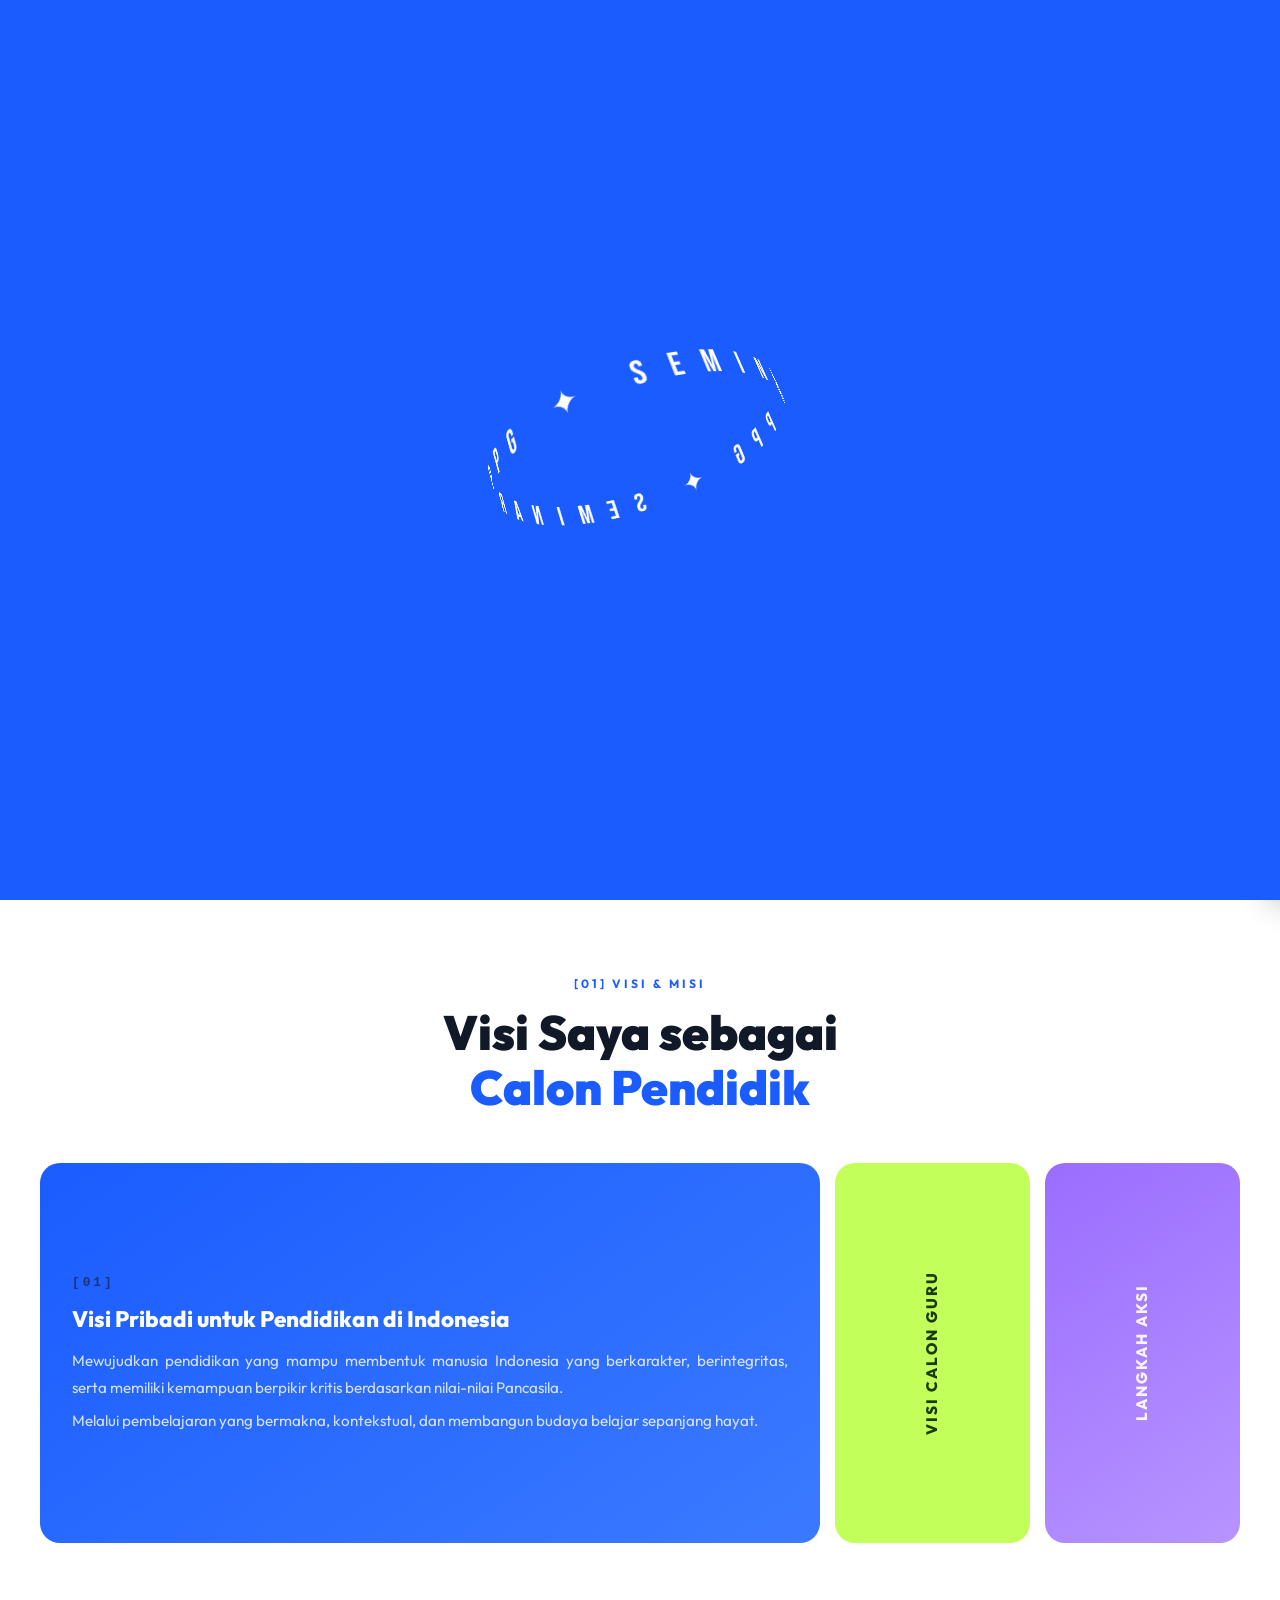
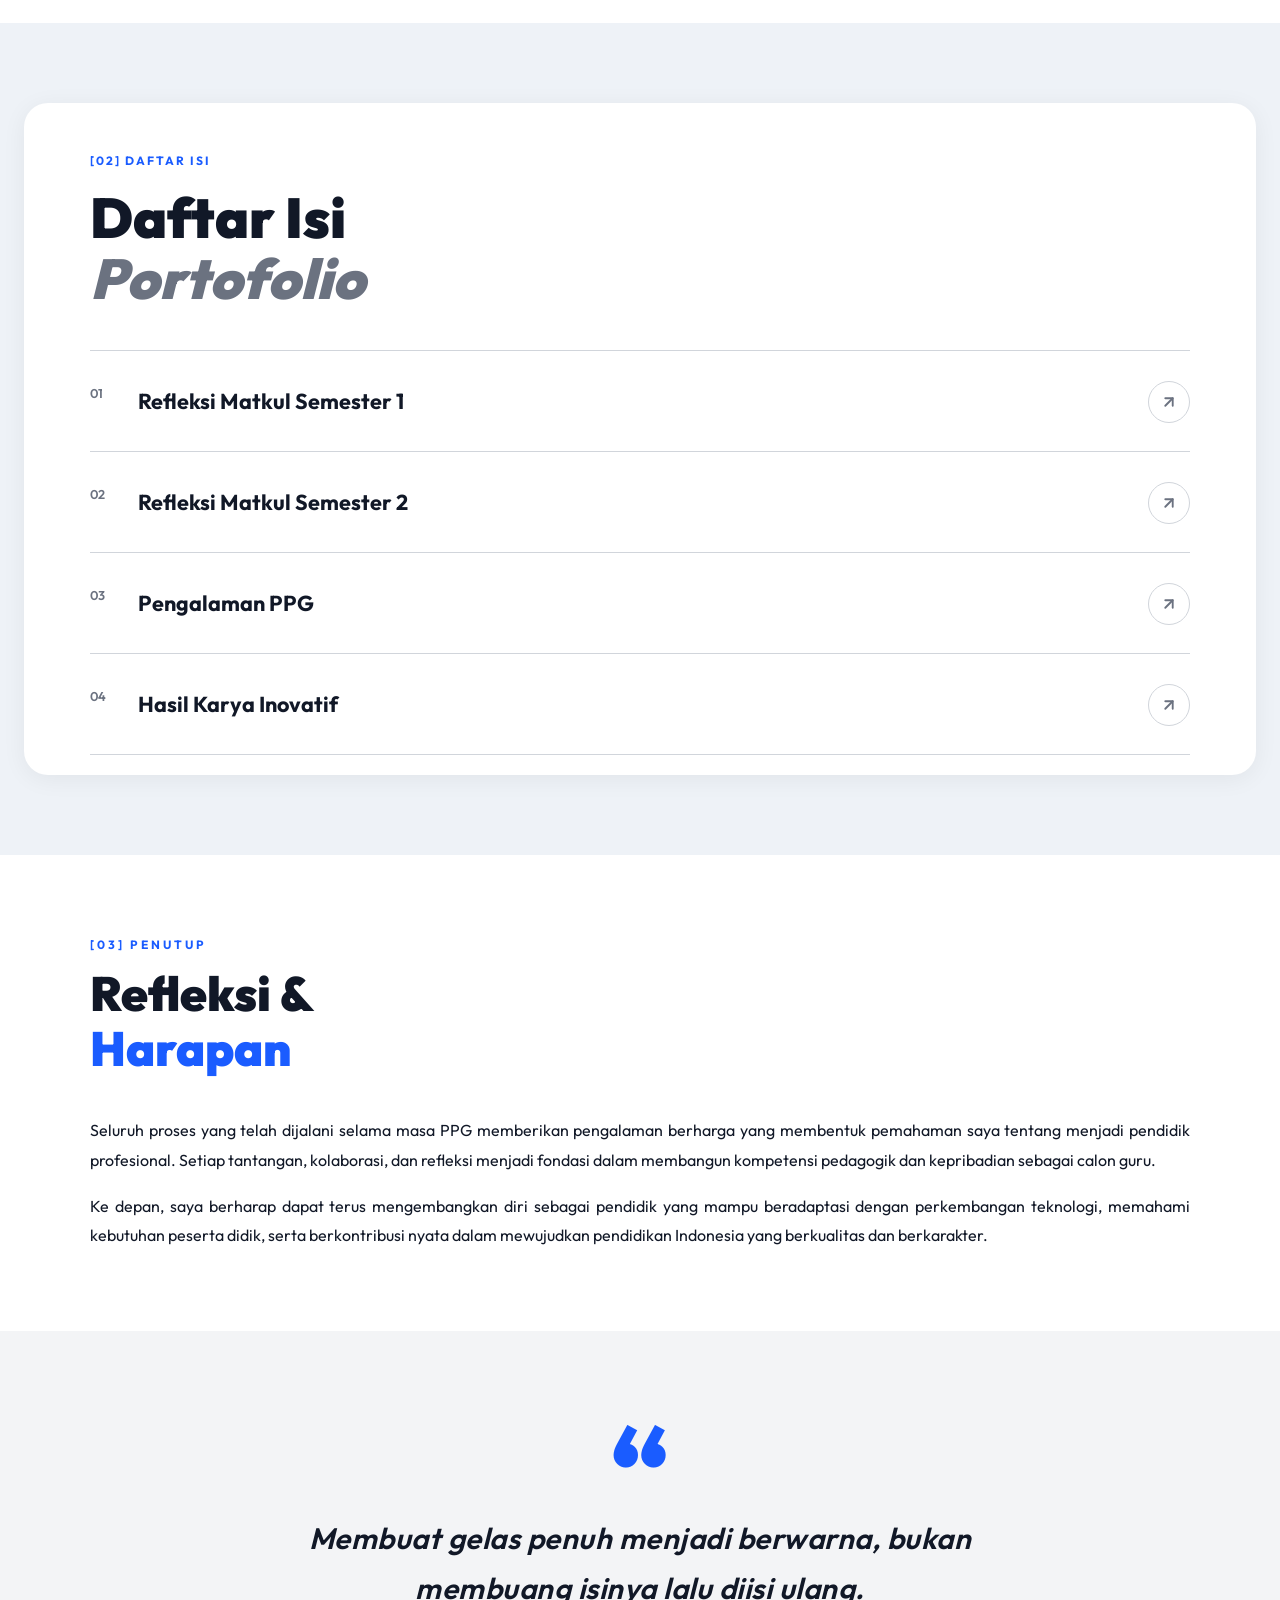
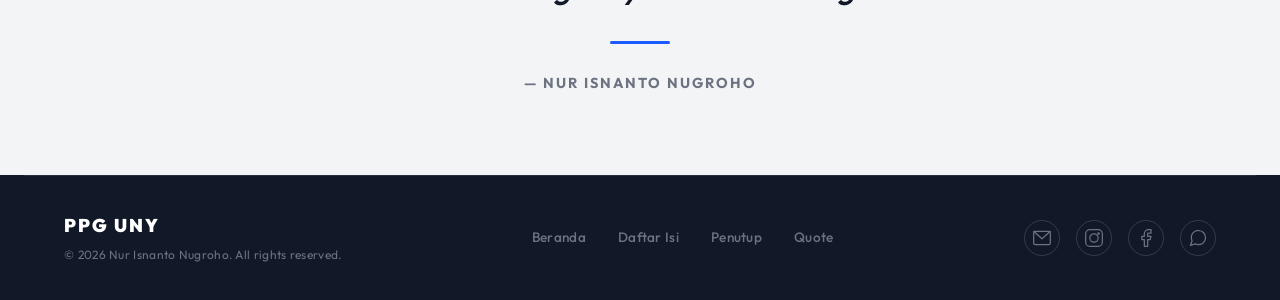
==== commit f74ffb89: "sidebar" ====
--- a/index.html
+++ b/index.html
@@ -62,9 +62,9 @@
 
     <!-- ============ HERO SECTION ============ -->
     <header class="hero" id="hero">
-        <!-- Menu Button (decorative) -->
+        <!-- Tombol Menu ENIEN.STD -->
         <button class="hero-btn hero-btn--menu" aria-label="Menu">
-            <span></span><span></span><span></span>
+            <span>NAVIGASI</span>
         </button>
 
         <!-- Top subtitle -->
@@ -269,6 +269,18 @@
         </div>
     </section>
 
+    <!-- ============ QUOTE SECTION ============ -->
+    <section class="quote-section" id="quote">
+        <div class="quote-section__inner">
+            <div class="quote-section__mark reveal">&ldquo;</div>
+            <blockquote class="quote-section__text reveal" data-delay="100">
+                Membuat gelas penuh menjadi berwarna, bukan membuang isinya lalu diisi ulang.
+            </blockquote>
+            <div class="quote-section__line reveal" data-delay="200"></div>
+            <p class="quote-section__author reveal" data-delay="300">&mdash; Nur Isnanto Nugroho</p>
+        </div>
+    </section>
+
     <!-- ============ DARK MODE TOGGLE ============ -->
     <button class="theme-toggle" id="themeToggle" aria-label="Toggle dark mode">
         <span class="theme-toggle__text">LIGHT_MODE</span>
@@ -285,7 +297,55 @@
 
     <!-- ============ FOOTER ============ -->
     <footer class="footer reveal">
-        <p>&copy; 2026 Nur Isnanto Nugroho - Portofolio Seminar PPG.</p>
+        <div class="footer__inner">
+            <!-- Kiri: Branding -->
+            <div class="footer__brand">
+                <p class="footer__logo">PPG UNY</p>
+                <p class="footer__copy">&copy; 2026 Nur Isnanto Nugroho. All rights reserved.</p>
+            </div>
+
+            <!-- Tengah: Navigasi -->
+            <nav class="footer__nav">
+                <a href="#hero" class="footer__link">Beranda</a>
+                <a href="#toc" class="footer__link">Daftar Isi</a>
+                <a href="#penutup" class="footer__link">Penutup</a>
+                <a href="#quote" class="footer__link">Quote</a>
+            </nav>
+
+            <!-- Kanan: Sosial Media -->
+            <div class="footer__social">
+                <!-- Email -->
+                <a href="mailto:nurisnanto@gmail.com" class="footer__social-link" aria-label="Email" title="Email">
+                    <svg width="20" height="20" viewBox="0 0 24 24" fill="none" stroke="currentColor" stroke-width="1.5" stroke-linecap="round" stroke-linejoin="round">
+                        <rect x="2" y="4" width="20" height="16" rx="2"/>
+                        <path d="M22 4L12 13L2 4"/>
+                    </svg>
+                </a>
+                <!-- Instagram -->
+                <a href="https://instagram.com/" target="_blank" rel="noopener" class="footer__social-link" aria-label="Instagram" title="Instagram">
+                    <svg width="20" height="20" viewBox="0 0 24 24" fill="none" stroke="currentColor" stroke-width="1.5" stroke-linecap="round" stroke-linejoin="round">
+                        <rect x="2" y="2" width="20" height="20" rx="5"/>
+                        <circle cx="12" cy="12" r="5"/>
+                        <circle cx="17.5" cy="6.5" r="1.5" fill="currentColor" stroke="none"/>
+                    </svg>
+                </a>
+                <!-- Facebook -->
+                <a href="https://facebook.com/" target="_blank" rel="noopener" class="footer__social-link" aria-label="Facebook" title="Facebook">
+                    <svg width="20" height="20" viewBox="0 0 24 24" fill="none" stroke="currentColor" stroke-width="1.5" stroke-linecap="round" stroke-linejoin="round">
+                        <path d="M18 2h-3a5 5 0 0 0-5 5v3H7v4h3v8h4v-8h3l1-4h-4V7a1 1 0 0 1 1-1h3z"/>
+                    </svg>
+                </a>
+                <!-- WhatsApp -->
+                <a href="https://wa.me/" target="_blank" rel="noopener" class="footer__social-link" aria-label="WhatsApp" title="WhatsApp">
+                    <svg width="20" height="20" viewBox="0 0 24 24" fill="none" stroke="currentColor" stroke-width="1.5" stroke-linecap="round" stroke-linejoin="round">
+                        <path d="M21 11.5a8.38 8.38 0 0 1-.9 3.8 8.5 8.5 0 0 1-7.6 4.7 8.38 8.38 0 0 1-3.8-.9L3 21l1.9-5.7a8.38 8.38 0 0 1-.9-3.8 8.5 8.5 0 0 1 4.7-7.6 8.38 8.38 0 0 1 3.8-.9h.5a8.48 8.48 0 0 1 8 8v.5z"/>
+                    </svg>
+                </a>
+            </div>
+        </div>
+
+        <!-- Garis pemisah atas -->
+        <div class="footer__divider"></div>
     </footer>
 
     <!-- ============ SCRIPTS ============ -->
--- a/style.css
+++ b/style.css
@@ -195,6 +195,13 @@
     box-sizing: border-box;
 }
 
+/* Kunci lebar layar agar tidak ada yang bisa meluber ke samping */
+html, body {
+    width: 100%;
+    max-width: 100vw !important;
+    overflow-x: clip !important; /* Ini gembok utamanya */
+}
+
 html {
     scroll-behavior: smooth !important;
 }
@@ -204,7 +211,6 @@
     background: var(--gray-50);
     color: var(--dark);
     line-height: 1.6;
-    overflow-x: clip;
 }
 
 /* ---------- HERO SECTION ---------- */
@@ -276,18 +282,33 @@
     left: 24px;
 }
 
+/* Tombol ENIEN Vertikal */
 .hero-btn--menu {
-    right: 24px;
-    flex-direction: column;
-    gap: 4px;
+    position: fixed !important;
+    top: 50% !important; 
+    right: 0 !important; /* Paksa nempel di ujung kanan layar */
+    transform: translateY(-50%) !important;
+    width: auto !important;
+    height: auto !important;
+    background: var(--accent-lime) !important;
+    border: none !important;
+    border-radius: 12px 0 0 12px !important;
+    padding: 24px 10px !important;
+    z-index: 9900 !important;
+    cursor: pointer !important;
 }
 
 .hero-btn--menu span {
-    display: block;
-    width: 20px;
-    height: 2.5px;
-    background: var(--white);
-    border-radius: 2px;
+    display: block !important;
+    color: var(--dark) !important;
+    writing-mode: vertical-rl !important; /* Bikin teks jadi berdiri */
+    font-family: var(--font) !important;
+    font-size: 1rem !important;
+    font-weight: 800 !important;
+    letter-spacing: 4px !important;
+    width: auto !important;
+    height: auto !important;
+    background: transparent !important;
 }
 
 /* ---------- Hero Typography ---------- */
@@ -1236,13 +1257,118 @@
    FOOTER
    ============================================================ */
 .footer {
-    text-align: center;
+    background: var(--dark);
+    padding: 0;
+    transition: background var(--transition);
+    position: relative;
+}
+
+.footer__divider {
+    position: absolute;
+    top: 0;
+    left: 24px;
+    right: 24px;
+    height: 1px;
+    background: rgba(255, 255, 255, 0.1);
+}
+
+.footer__inner {
+    max-width: 1200px;
+    margin: 0 auto;
     padding: 36px 24px;
-    background: var(--dark);
+    display: flex;
+    align-items: center;
+    justify-content: space-between;
+    gap: 24px;
+}
+
+/* Kiri: Branding */
+.footer__brand {
+    flex-shrink: 0;
+}
+
+.footer__logo {
+    font-size: 1.15rem;
+    font-weight: 900;
+    color: var(--white);
+    letter-spacing: 2px;
+    margin: 0 0 4px;
+}
+
+.footer__copy {
+    font-size: 0.75rem;
     color: var(--gray-500);
+    margin: 0;
+    letter-spacing: 0.3px;
+}
+
+/* Tengah: Navigasi */
+.footer__nav {
+    display: flex;
+    align-items: center;
+    gap: 32px;
+    flex-wrap: wrap;
+    justify-content: center;
+}
+
+.footer__link {
     font-size: 0.85rem;
+    font-weight: 500;
+    color: var(--gray-500);
+    text-decoration: none;
+    transition: color var(--transition);
     letter-spacing: 0.3px;
-    transition: background var(--transition), color var(--transition);
+}
+
+.footer__link:hover {
+    color: var(--white);
+}
+
+/* Kanan: Sosial Media */
+.footer__social {
+    display: flex;
+    align-items: center;
+    gap: 16px;
+    flex-shrink: 0;
+}
+
+.footer__social-link {
+    display: flex;
+    align-items: center;
+    justify-content: center;
+    width: 36px;
+    height: 36px;
+    border-radius: 50%;
+    border: 1px solid rgba(255, 255, 255, 0.15);
+    color: var(--gray-500);
+    text-decoration: none;
+    transition: all var(--transition);
+}
+
+.footer__social-link:hover {
+    color: var(--white);
+    border-color: var(--white);
+    background: rgba(255, 255, 255, 0.08);
+    transform: translateY(-2px);
+}
+
+/* Footer Responsive */
+@media (max-width: 768px) {
+    .footer__inner {
+        flex-direction: column;
+        text-align: center;
+        gap: 24px;
+        padding: 32px 24px;
+    }
+
+    .footer__nav {
+        gap: 20px;
+    }
+
+    .footer__divider {
+        left: 0;
+        right: 0;
+    }
 }
 
 /* ============================================================
@@ -1322,6 +1448,87 @@
 
 body.dark .penutup__content p {
     color: rgba(255, 255, 255, 0.65);
+}
+
+/* ============================================================
+   QUOTE SECTION
+   ============================================================ */
+.quote-section {
+    background: var(--gray-100);
+    padding: 80px 24px;
+    text-align: center;
+    position: relative;
+    overflow: hidden;
+    transition: background var(--transition);
+}
+
+.quote-section__inner {
+    max-width: 800px;
+    margin: 0 auto;
+    display: flex;
+    flex-direction: column;
+    align-items: center;
+}
+
+.quote-section__mark {
+    font-size: clamp(4rem, 10vw, 7rem);
+    font-weight: 900;
+    color: var(--blue-primary);
+    line-height: 1;
+    margin-bottom: -10px;
+    opacity: 0.25;
+    user-select: none;
+}
+
+.quote-section__text {
+    font-size: clamp(1.25rem, 3.5vw, 1.85rem);
+    font-weight: 600;
+    font-style: italic;
+    color: var(--dark);
+    line-height: 1.7;
+    margin: 0;
+    padding: 0;
+    border: none;
+    letter-spacing: 0.5px;
+    transition: color var(--transition);
+}
+
+.quote-section__line {
+    width: 60px;
+    height: 3px;
+    background: var(--blue-primary);
+    border-radius: 999px;
+    margin: 28px 0;
+}
+
+.quote-section__author {
+    font-size: 0.9rem;
+    font-weight: 700;
+    color: var(--gray-500);
+    letter-spacing: 2px;
+    text-transform: uppercase;
+    transition: color var(--transition);
+}
+
+/* Quote Dark Mode */
+body.dark .quote-section {
+    background: #0a1320;
+}
+
+body.dark .quote-section__mark {
+    opacity: 0.3;
+}
+
+body.dark .quote-section__text {
+    color: var(--white);
+}
+
+body.dark .quote-section__line {
+    background: var(--accent-lime);
+}
+
+body.dark .quote-section__author {
+    color: rgba(255, 255, 255, 0.5);
 }
 
 /* ============================================================
@@ -1572,7 +1779,24 @@
 /* --- Footer Dark Mode --- */
 body.dark .footer {
     background: #060f1a;
-    color: var(--gray-500);
+}
+
+body.dark .footer__divider {
+    background: rgba(255, 255, 255, 0.06);
+}
+
+body.dark .footer__logo {
+    color: var(--gray-100);
+}
+
+body.dark .footer__link:hover {
+    color: var(--accent-lime);
+}
+
+body.dark .footer__social-link:hover {
+    color: var(--accent-lime);
+    border-color: var(--accent-lime);
+    background: rgba(195, 255, 90, 0.08);
 }
 
 /* ============================================================
@@ -1880,20 +2104,4 @@
     border-color: rgba(195, 255, 90, 0.2);
     color: var(--accent-lime);
     transform: translateX(8px); /* Efek teks bergeser sedikit ke kanan saat di-hover */
-}
-
-/* ============================================================
-   STICKY MENU BUTTON
-   ============================================================ */
-.hero-btn--menu {
-    position: fixed !important; /* Kunci posisi tombol ke layar */
-    top: 24px !important;
-    right: 24px !important;
-    z-index: 9900 !important; /* Pastikan selalu berada di atas teks/konten lain */
-    
-    /* Tambahan efek glass agar tetap terlihat jelas saat melewati area putih */
-    background: rgba(11, 25, 41, 0.7) !important; 
-    backdrop-filter: blur(12px) !important;
-    -webkit-backdrop-filter: blur(12px) !important;
-    box-shadow: 0 4px 16px rgba(0, 0, 0, 0.15);
 }
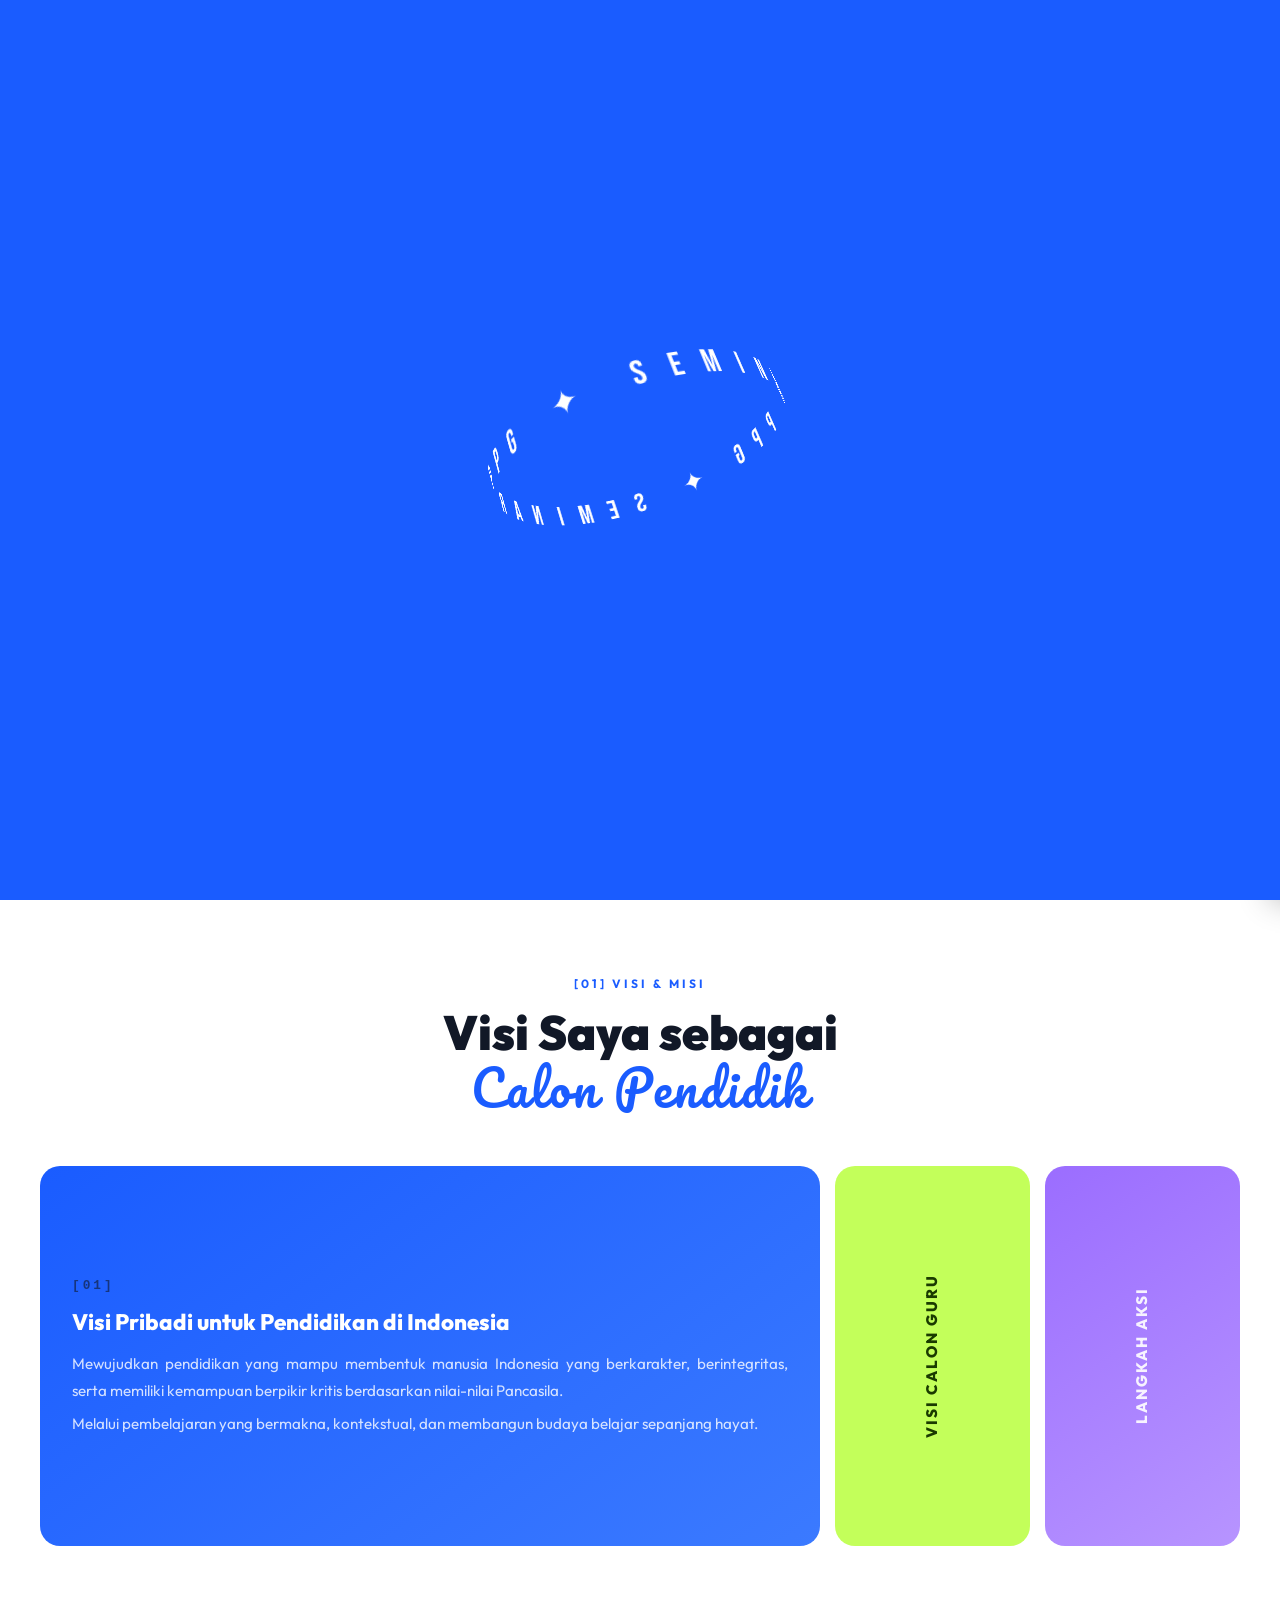
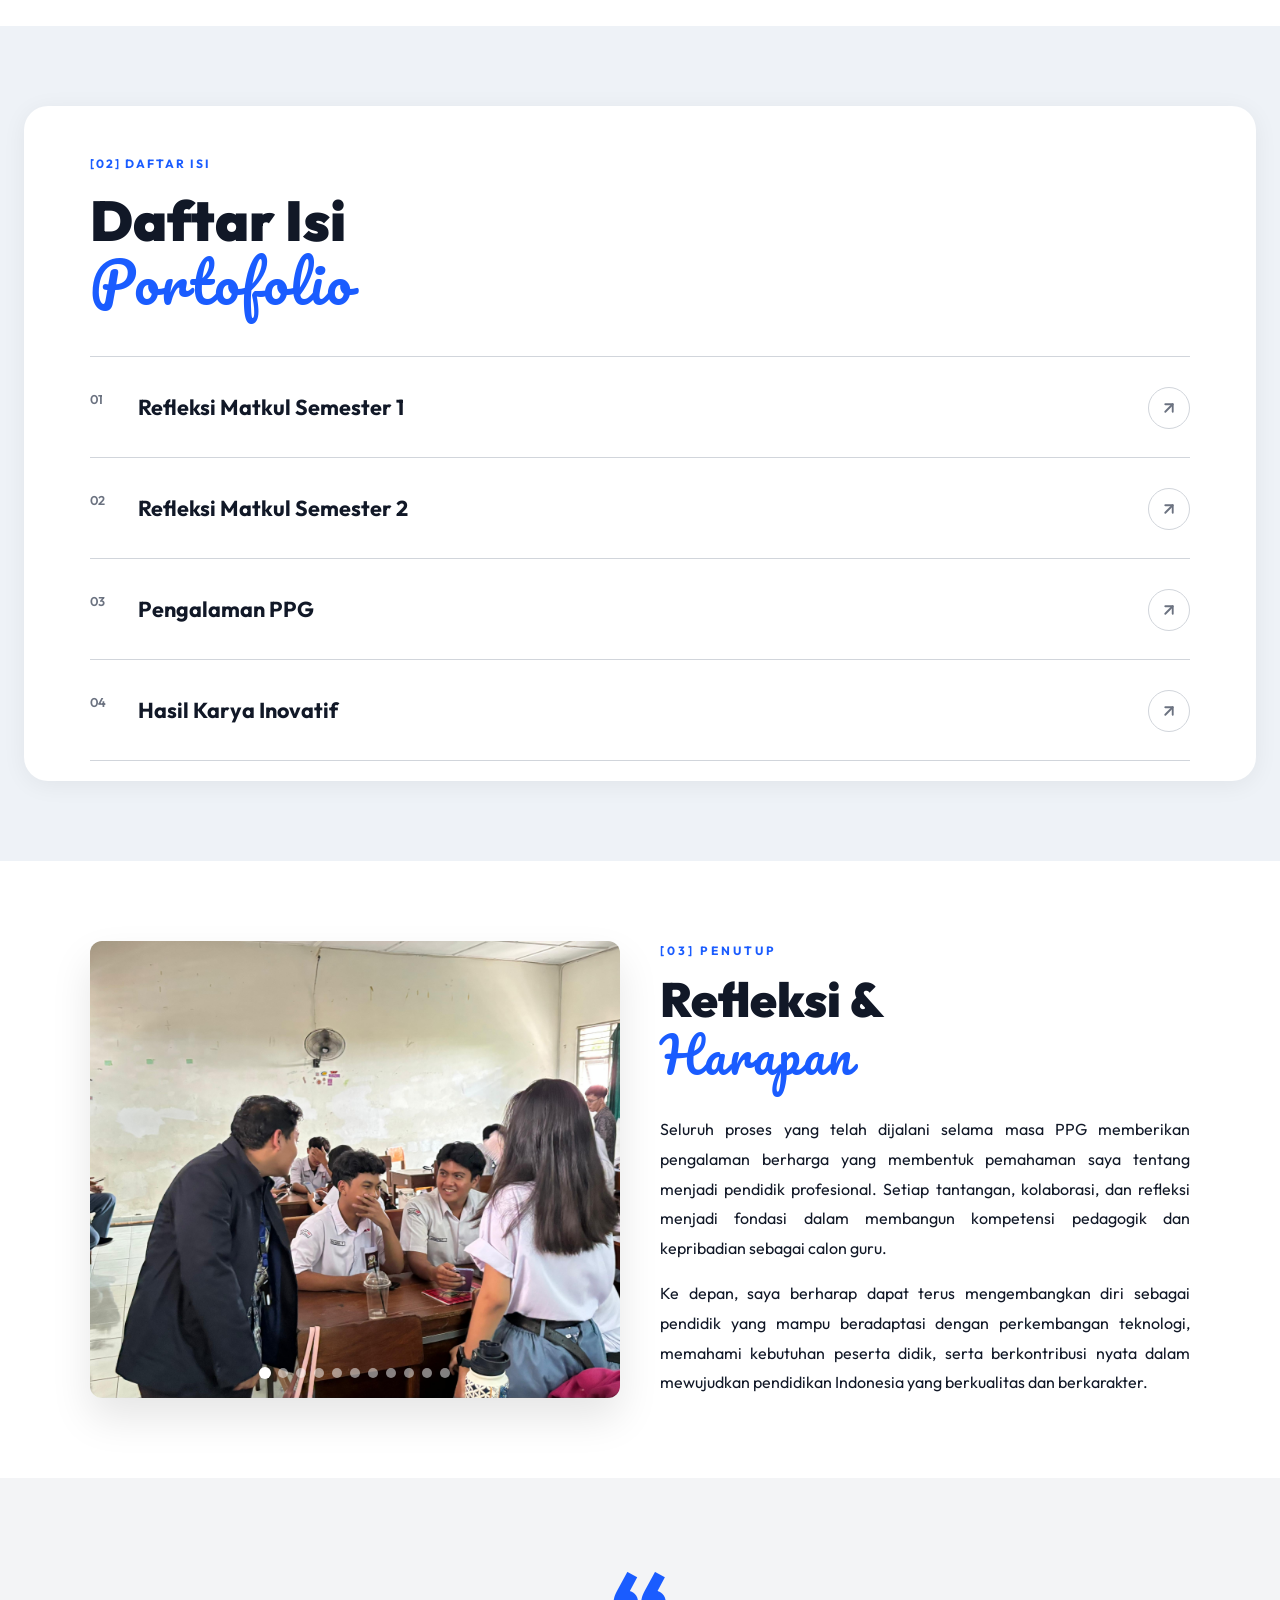
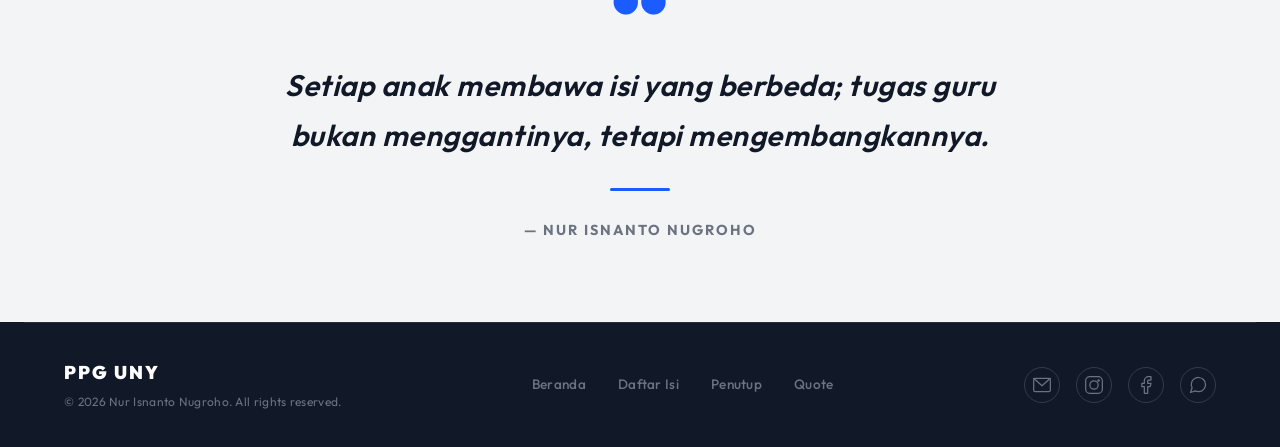
==== commit 1bd2f598: "update gede" ====
--- a/index.html
+++ b/index.html
@@ -8,7 +8,7 @@
     <meta name="description" content="Portofolio Seminar Pendidikan E-Portfolio oleh Nur Isnanto Nugroho, Mahasiswa PPG Informatika UNY.">
     <link rel="preconnect" href="https://fonts.googleapis.com">
     <link rel="preconnect" href="https://fonts.gstatic.com" crossorigin>
-    <link href="https://fonts.googleapis.com/css2?family=Bebas+Neue&family=Outfit:wght@400;600;700;800;900&display=swap" rel="stylesheet">
+    <link href="https://fonts.googleapis.com/css2?family=Bebas+Neue&family=Outfit:wght@400;600;700;800;900&family=Pacifico&display=swap" rel="stylesheet">
     <link rel="stylesheet" href="style.css">
 </head>
 <body>
@@ -41,6 +41,21 @@
     <div class="loader" id="loader">
         <div class="loader__ring-wrap"> 
             <div class="loader__ring-spin" id="loaderRing"></div>
+        </div>
+    </div>
+    <!-- ============ CUSTOM POPUP ============ -->
+    <div class="ui-popup-overlay" id="uiPopup">
+        <div class="ui-popup-box">
+            <button class="ui-popup-close" onclick="closePopup()">
+                <svg width="20" height="20" viewBox="0 0 24 24" fill="none" stroke="currentColor" stroke-width="2.5" stroke-linecap="round" stroke-linejoin="round">
+                    <line x1="18" y1="6" x2="6" y2="18"></line>
+                    <line x1="6" y1="6" x2="18" y2="18"></line>
+                </svg>
+            </button>
+            <div class="ui-popup-icon">🚧</div>
+            <h3 class="ui-popup-title">Dalam Pengerjaan</h3>
+            <p class="ui-popup-desc">Maaf, halaman ini sedang dalam tahap pengerjaan dan belum bisa diakses.</p>
+            <button class="ui-popup-btn" onclick="closePopup()">Tutup</button>
         </div>
     </div>
 
@@ -81,7 +96,6 @@
             <span class="floating-tag__icon">🎓</span>
             Mas Guru
         </div>
-
         <div class="hero__cta-group">
             <!-- Panah ada di luar tag <a> -->
             <svg class="doodle doodle--arrow-inline" viewBox="0 0 60 30" fill="none" stroke="#c3ff5a" stroke-width="3.5" stroke-linecap="round" stroke-linejoin="round">
@@ -90,11 +104,10 @@
             </svg>
             
             <!-- Tombol Daftar Isi -->
-<!-- Tombol dengan ID khusus agar tidak bentrok -->
-    <a href="#" id="btnLuncurTOC" class="floating-tag floating-tag--open">
-        <svg width="16" height="16" viewBox="0 0 24 24" fill="none" stroke="currentColor" stroke-width="2.5"><path d="M12 5v14M5 12h14"/></svg>
-        Daftar Isi
-    </a>
+            <a href="#" id="btnLuncurTOC" class="floating-tag floating-tag--open">
+                <svg width="16" height="16" viewBox="0 0 24 24" fill="none" stroke="currentColor" stroke-width="2.5"><path d="M12 5v14M5 12h14"/></svg>
+                Daftar Isi
+            </a>
         </div>
 
         <!-- Profile Card (glassmorphism) -->
@@ -208,7 +221,7 @@
     <!-- ============ TABLE OF CONTENTS ============ -->
     <nav class="toc" id="toc">
 
-        <div class="toc__card reveal reveal--scale" data-delay="150">
+        <div class="toc__card reveal" data-delay="150">
             <p class="toc__label">[02] DAFTAR ISI</p>
             <h2 class="toc__title">Daftar Isi<br><em>Portofolio</em></h2>
 
@@ -223,7 +236,7 @@
                         <svg width="18" height="18" viewBox="0 0 24 24" fill="none" stroke="currentColor" stroke-width="2.5" stroke-linecap="round" stroke-linejoin="round"><path d="M5 12h14"/><path d="M12 5l7 7-7 7"/></svg>
                     </span>
                 </a>
-                <a href="#semester-2" class="toc__item">
+                <a href="#" onclick="showPopup(); return false;" class="toc__item">
                     <span class="toc__item-num">02</span>
                     <span class="toc__item-info">
                         <span class="toc__item-name">Refleksi Matkul Semester 2</span>
@@ -233,7 +246,7 @@
                         <svg width="18" height="18" viewBox="0 0 24 24" fill="none" stroke="currentColor" stroke-width="2.5" stroke-linecap="round" stroke-linejoin="round"><path d="M5 12h14"/><path d="M12 5l7 7-7 7"/></svg>
                     </span>
                 </a>
-                <a href="#pengalaman-ppg" class="toc__item">
+                <a href="#" onclick="showPopup(); return false;" class="toc__item">
                     <span class="toc__item-num">03</span>
                     <span class="toc__item-info">
                         <span class="toc__item-name">Pengalaman PPG</span>
@@ -243,7 +256,7 @@
                         <svg width="18" height="18" viewBox="0 0 24 24" fill="none" stroke="currentColor" stroke-width="2.5" stroke-linecap="round" stroke-linejoin="round"><path d="M5 12h14"/><path d="M12 5l7 7-7 7"/></svg>
                     </span>
                 </a>
-                <a href="#karya-inovatif" class="toc__item">
+                <a href="#" onclick="showPopup(); return false;" class="toc__item">
                     <span class="toc__item-num">04</span>
                     <span class="toc__item-info">
                         <span class="toc__item-name">Hasil Karya Inovatif</span>
@@ -260,11 +273,42 @@
     <!-- ============ PENUTUP SECTION ============ -->
     <section class="penutup" id="penutup">
         <div class="penutup__inner">
-            <p class="penutup__label reveal">[03] Penutup</p>
-            <h2 class="penutup__heading reveal" data-delay="100">Refleksi &<br><em>Harapan</em></h2>
-            <div class="penutup__content reveal" data-delay="200">
-                <p>Seluruh proses yang telah dijalani selama masa PPG memberikan pengalaman berharga yang membentuk pemahaman saya tentang menjadi pendidik profesional. Setiap tantangan, kolaborasi, dan refleksi menjadi fondasi dalam membangun kompetensi pedagogik dan kepribadian sebagai calon guru.</p>
-                <p>Ke depan, saya berharap dapat terus mengembangkan diri sebagai pendidik yang mampu beradaptasi dengan perkembangan teknologi, memahami kebutuhan peserta didik, serta berkontribusi nyata dalam mewujudkan pendidikan Indonesia yang berkualitas dan berkarakter.</p>
+            <div class="penutup__slider reveal" data-delay="100">
+                <div class="slider-wrapper" id="dokSlider">
+                    <img src="img/dokumentasi/dok-aktivitas1.jpg" alt="Dokumentasi Mengajar" class="slide active">
+                    <img src="img/dokumentasi/dok-aktivitas2.jpg" alt="Dokumentasi Mengajar" class="slide">
+                    <img src="img/dokumentasi/dok-budaya1.jpg" alt="Dokumentasi Mengajar" class="slide">
+                    <img src="img/dokumentasi/dok-diskusi1.jpg" alt="Dokumentasi Mengajar" class="slide">
+                    <img src="img/dokumentasi/dok-evaluasi1.jpg" alt="Dokumentasi Mengajar" class="slide">
+                    <img src="img/dokumentasi/dok-kelas1.jpg" alt="Dokumentasi Mengajar" class="slide">
+                    <img src="img/dokumentasi/dok-kolaborasi1.jpg" alt="Dokumentasi Mengajar" class="slide">
+                    <img src="img/dokumentasi/dok-lomba-komik.jpg" alt="Dokumentasi Mengajar" class="slide">
+                    <img src="img/dokumentasi/dok-lomba-poster.jpg" alt="Dokumentasi Mengajar" class="slide">
+                    <img src="img/dokumentasi/dok-presentasi1.jpg" alt="Dokumentasi Mengajar" class="slide">
+                    <img src="img/dokumentasi/dok-presentasi2.jpg" alt="Dokumentasi Mengajar" class="slide">
+                </div>
+                <div class="slider-indicators" id="dokIndicators">
+                    <span class="indicator active"></span>
+                    <span class="indicator"></span>
+                    <span class="indicator"></span>
+                    <span class="indicator"></span>
+                    <span class="indicator"></span>
+                    <span class="indicator"></span>
+                    <span class="indicator"></span>
+                    <span class="indicator"></span>
+                    <span class="indicator"></span>
+                    <span class="indicator"></span>
+                    <span class="indicator"></span>
+                </div>
+            </div>
+            
+            <div class="penutup__text">
+                <p class="penutup__label reveal" data-delay="200">[03] Penutup</p>
+                <h2 class="penutup__heading reveal" data-delay="300">Refleksi &<br><em>Harapan</em></h2>
+                <div class="penutup__content reveal" data-delay="400">
+                    <p>Seluruh proses yang telah dijalani selama masa PPG memberikan pengalaman berharga yang membentuk pemahaman saya tentang menjadi pendidik profesional. Setiap tantangan, kolaborasi, dan refleksi menjadi fondasi dalam membangun kompetensi pedagogik dan kepribadian sebagai calon guru.</p>
+                    <p>Ke depan, saya berharap dapat terus mengembangkan diri sebagai pendidik yang mampu beradaptasi dengan perkembangan teknologi, memahami kebutuhan peserta didik, serta berkontribusi nyata dalam mewujudkan pendidikan Indonesia yang berkualitas dan berkarakter.</p>
+                </div>
             </div>
         </div>
     </section>
@@ -274,7 +318,7 @@
         <div class="quote-section__inner">
             <div class="quote-section__mark reveal">&ldquo;</div>
             <blockquote class="quote-section__text reveal" data-delay="100">
-                Membuat gelas penuh menjadi berwarna, bukan membuang isinya lalu diisi ulang.
+                Setiap anak membawa isi yang berbeda; tugas guru bukan menggantinya, tetapi mengembangkannya.
             </blockquote>
             <div class="quote-section__line reveal" data-delay="200"></div>
             <p class="quote-section__author reveal" data-delay="300">&mdash; Nur Isnanto Nugroho</p>
@@ -462,41 +506,95 @@
             }
         });
 
+        // LEFT SIDEBAR MENU (HAMBURGER BUTTON)
         // =======================================================
-            // LEFT SIDEBAR MENU (HAMBURGER BUTTON)
-            // =======================================================
-            const btnMenu = document.querySelector('.hero-btn--menu');
-            const sidebarNav = document.getElementById('sidebarNav');
-            const btnCloseMenu = document.getElementById('btnCloseMenu');
-            const menuBackdrop = document.getElementById('menuBackdrop');
-            const menuLinks = document.querySelectorAll('.sidebar-nav__link');
-
-            if (btnMenu && sidebarNav && btnCloseMenu && menuBackdrop) {
-                // 1. Fungsi buka menu
-                btnMenu.addEventListener('click', () => {
-                    sidebarNav.classList.add('is-open');
-                    menuBackdrop.classList.add('is-active');
-                    document.body.style.overflow = 'hidden'; // Kunci scroll layar utama
-                });
-
-                // 2. Fungsi tutup menu (dijadikan function agar bisa dipakai berulang)
-                const closeMenu = () => {
-                    sidebarNav.classList.remove('is-open');
-                    menuBackdrop.classList.remove('is-active');
-                    document.body.style.overflow = ''; 
-                };
-
-                // 3. Tutup saat tombol X diklik
-                btnCloseMenu.addEventListener('click', closeMenu);
-
-                // 4. Tutup saat layar gelap (luar menu) diklik
-                menuBackdrop.addEventListener('click', closeMenu);
-
-                // 5. Tutup saat salah satu menu dipilih
-                menuLinks.forEach(link => {
-                    link.addEventListener('click', closeMenu);
-                });
+        const btnMenu = document.querySelector('.hero-btn--menu');
+        const sidebarNav = document.getElementById('sidebarNav');
+        const btnCloseMenu = document.getElementById('btnCloseMenu');
+        const menuBackdrop = document.getElementById('menuBackdrop');
+        const menuLinks = document.querySelectorAll('.sidebar-nav__link');
+
+        if (btnMenu && sidebarNav && btnCloseMenu && menuBackdrop) {
+            // 1. Fungsi buka menu
+            btnMenu.addEventListener('click', () => {
+                sidebarNav.classList.add('is-open');
+                menuBackdrop.classList.add('is-active');
+                document.body.style.overflow = 'hidden'; // Kunci scroll layar utama
+            });
+
+            // 2. Fungsi tutup menu (dijadikan function agar bisa dipakai berulang)
+            const closeMenu = () => {
+                sidebarNav.classList.remove('is-open');
+                menuBackdrop.classList.remove('is-active');
+                document.body.style.overflow = ''; 
+            };
+
+            // 3. Tutup saat tombol X diklik
+            btnCloseMenu.addEventListener('click', closeMenu);
+
+            // 4. Tutup saat layar gelap (luar menu) diklik
+            menuBackdrop.addEventListener('click', closeMenu);
+
+            // 5. Tutup saat salah satu menu dipilih
+            menuLinks.forEach(link => {
+                link.addEventListener('click', closeMenu);
+            });
+        }
+
+        // =======================================================
+        // SLIDER DOKUMENTASI (AUTO PLAY)
+        // =======================================================
+        const dokSlides = document.querySelectorAll('#dokSlider .slide');
+        const dokIndicators = document.querySelectorAll('#dokIndicators .indicator');
+        let currentSlide = 0;
+        let slideInterval;
+
+        if (dokSlides && dokSlides.length > 0) {
+            function nextSlide() {
+                dokSlides[currentSlide].classList.remove('active');
+                dokIndicators[currentSlide].classList.remove('active');
+                
+                currentSlide = (currentSlide + 1) % dokSlides.length;
+                
+                dokSlides[currentSlide].classList.add('active');
+                dokIndicators[currentSlide].classList.add('active');
             }
+
+            function startSlideShow() {
+                slideInterval = setInterval(nextSlide, 3500); // Ganti tiap 3.5 detik
+            }
+
+            function setSlide(index) {
+                clearInterval(slideInterval);
+                dokSlides[currentSlide].classList.remove('active');
+                dokIndicators[currentSlide].classList.remove('active');
+                
+                currentSlide = index;
+                
+                dokSlides[currentSlide].classList.add('active');
+                dokIndicators[currentSlide].classList.add('active');
+                startSlideShow(); // restart interval
+            }
+
+            dokIndicators.forEach((ind, i) => {
+                ind.addEventListener('click', () => setSlide(i));
+            });
+
+            startSlideShow();
+        }
+
+        // =======================================================
+        // CUSTOM UI POPUP
+        // =======================================================
+        const uiPopup = document.getElementById('uiPopup');
+        function showPopup() {
+            uiPopup.classList.add('active');
+            document.body.style.overflow = 'hidden';
+        }
+        function closePopup() {
+            uiPopup.classList.remove('active');
+            document.body.style.overflow = '';
+        }
     </script>
 </body>
 </html>
--- a/style.css
+++ b/style.css
@@ -1024,7 +1024,7 @@
 
 .toc__title em {
     font-style: italic;
-    color: var(--gray-500);
+    color: var(--blue-primary);
 }
 
 .toc__list {
@@ -1144,7 +1144,7 @@
 }
 
 body.dark .toc__title em {
-    color: var(--gray-500);
+    color: var(--accent-lime);
 }
 
 body.dark .toc__item {
@@ -1383,6 +1383,17 @@
 .penutup__inner {
     max-width: 1100px;
     margin: 0 auto;
+    display: grid;
+    grid-template-columns: 1fr 1fr;
+    gap: 40px;
+    align-items: stretch;
+}
+
+.penutup__text {
+    width: 100%;
+    display: flex;
+    flex-direction: column;
+    justify-content: center;
 }
 
 .penutup__label {
@@ -1401,7 +1412,7 @@
     font-weight: 900;
     color: var(--dark);
     line-height: 1.15;
-    margin-bottom: 40px;
+    margin-bottom: 30px;
     text-align: left;
     transition: color var(--transition);
 }
@@ -1427,6 +1438,63 @@
 
 .penutup__content p:last-child {
     margin-bottom: 0;
+}
+
+/* Slider Dokumentasi */
+.penutup__slider {
+    position: relative;
+    width: 100%;
+    height: 100%;
+    min-height: 350px;
+    border-radius: 12px;
+    overflow: hidden;
+    box-shadow: 0 20px 40px rgba(0,0,0,0.1);
+    background: var(--gray-200); /* Placeholder color if image fails */
+}
+
+.slider-wrapper {
+    position: relative;
+    width: 100%;
+    height: 100%;
+}
+
+.slider-wrapper .slide {
+    position: absolute;
+    top: 0;
+    left: 0;
+    width: 100%;
+    height: 100%;
+    object-fit: cover;
+    opacity: 0;
+    transition: opacity 1s ease-in-out;
+}
+
+.slider-wrapper .slide.active {
+    opacity: 1;
+}
+
+.slider-indicators {
+    position: absolute;
+    bottom: 20px;
+    left: 50%;
+    transform: translateX(-50%);
+    display: flex;
+    gap: 8px;
+    z-index: 10;
+}
+
+.slider-indicators .indicator {
+    width: 10px;
+    height: 10px;
+    border-radius: 50%;
+    background: rgba(255, 255, 255, 0.5);
+    cursor: pointer;
+    transition: background 0.3s, transform 0.3s;
+}
+
+.slider-indicators .indicator.active {
+    background: var(--white);
+    transform: scale(1.2);
 }
 
 /* Penutup Dark Mode */
@@ -1541,47 +1609,6 @@
     transform: translateY(4px) scale(0.95) !important;
     background: var(--accent-lime-dark) !important;
     transition: transform 0.1s ease, background 0.1s ease;
-}
-
-/* Efek nyala dipicu oleh JavaScript */
-.animasi-nyala .toc__card {
-    animation: targetGlow 1.2s ease-out;
-}
-
-@keyframes targetGlow {
-    0% { 
-        transform: translateY(20px) scale(0.98);
-        box-shadow: 0 4px 24px rgba(0, 0, 0, 0.06);
-    }
-    40% { 
-        transform: translateY(0) scale(1.02);
-        box-shadow: 0 0 40px rgba(195, 255, 90, 0.6); 
-    }
-    100% { 
-        transform: translateY(0) scale(1);
-        box-shadow: 0 4px 24px rgba(0, 0, 0, 0.06);
-    }
-}
-
-/* 2. Animasi saat layar selesai meluncur ke Daftar Isi (Glow & Bounce) */
-#toc:target .toc__card {
-    animation: targetGlow 1.2s ease-out;
-}
-
-@keyframes targetGlow {
-    0% { 
-        transform: translateY(20px) scale(0.98);
-        box-shadow: 0 4px 24px rgba(0, 0, 0, 0.06);
-    }
-    40% { 
-        transform: translateY(0) scale(1.02);
-        /* Warna ijo stabilo menyala di sekeliling kartu */
-        box-shadow: 0 0 40px rgba(195, 255, 90, 0.6); 
-    }
-    100% { 
-        transform: translateY(0) scale(1);
-        box-shadow: 0 4px 24px rgba(0, 0, 0, 0.06);
-    }
 }
 
 @media (max-width: 768px) {
@@ -1847,8 +1874,8 @@
 /* 1. BADGE MAS GURU (Kiri - Turun ke area bahu kiri) */
     .floating-tag--guru {
         position: absolute;
-        top: 29%; /* Persentase diperbesar agar posisinya turun jauh ke bawah judul */
-        left: 55px;
+        top: 65%; /* Diturunkan agar pas di area bahu foto */
+        left: 20px;
         right: auto;
         font-size: 0.65rem; 
         padding: 4px 10px; 
@@ -1862,8 +1889,8 @@
     /* 2. BADGE GURU INFORMATIKA (Kanan - Turun ke area bahu kanan) */
     .hero__role-badge {
         position: absolute;
-        top: 48%; /* Sedikit lebih bawah dari badge kiri agar seimbang */
-        right: 55px;
+        top: 72%; /* Sedikit lebih bawah dari badge kiri agar seimbang */
+        right: 20px;
         bottom: auto;
         left: auto;
         margin: 0;
@@ -1872,9 +1899,23 @@
         z-index: 6;
     }
 
-    /* Menyembunyikan ornamen panah di versi mobile */
+    /* 3. Perkecil Teks Tombol NAVIGASI di Mobile */
+    .hero-btn--menu {
+        padding: 16px 8px !important;
+    }
+    
+    .hero-btn--menu span {
+        font-size: 0.7rem !important;
+        letter-spacing: 2px !important;
+    }
+
+    /* 4. Sembunyikan ornamen panah dan tombol Daftar Isi di versi mobile */
     .doodle--arrow-inline,
     .doodle--arrow {
+        display: none !important;
+    }
+
+    .hero__cta-group {
         display: none !important;
     }
 
@@ -2104,4 +2145,25 @@
     border-color: rgba(195, 255, 90, 0.2);
     color: var(--accent-lime);
     transform: translateX(8px); /* Efek teks bergeser sedikit ke kanan saat di-hover */
-}+}@media (max-width: 768px) { .penutup__inner { grid-template-columns: 1fr; } }
+
+/* Font latin tebal (Pacifico) untuk tulisan bawah di judul section */
+.visi__heading em, .toc__title em, .penutup__heading em { font-family: 'Pacifico', cursive !important; font-style: normal !important; font-weight: 400 !important; letter-spacing: 2px !important; }
+
+/* UI Popup Custom */
+.ui-popup-overlay { position: fixed; inset: 0; background: rgba(0,0,0,0.6); backdrop-filter: blur(5px); z-index: 100000; display: flex; align-items: center; justify-content: center; opacity: 0; visibility: hidden; transition: opacity 0.3s ease, visibility 0.3s ease; }
+.ui-popup-overlay.active { opacity: 1; visibility: visible; }
+.ui-popup-box { background: var(--white); width: 90%; max-width: 360px; padding: 40px 30px; border-radius: 20px; text-align: center; position: relative; transform: scale(0.9); transition: transform 0.3s cubic-bezier(0.175, 0.885, 0.32, 1.275); box-shadow: 0 20px 40px rgba(0,0,0,0.2); }
+.ui-popup-overlay.active .ui-popup-box { transform: scale(1); }
+.ui-popup-close { position: absolute; top: 15px; right: 15px; background: none; border: none; color: var(--gray-500); cursor: pointer; transition: color 0.2s; display: flex; align-items: center; justify-content: center; padding: 5px; }
+.ui-popup-close:hover { color: var(--red-500, #ff4444); }
+.ui-popup-icon { font-size: 3rem; margin-bottom: 20px; }
+.ui-popup-title { font-size: 1.5rem; font-weight: 800; color: var(--dark); margin-bottom: 12px; }
+.ui-popup-desc { font-size: 0.95rem; color: var(--gray-600); line-height: 1.6; margin-bottom: 25px; }
+.ui-popup-btn { background: var(--blue-primary); color: var(--white); border: none; padding: 12px 24px; border-radius: 8px; font-weight: 700; cursor: pointer; transition: background 0.2s; width: 100%; }
+.ui-popup-btn:hover { background: var(--blue-dark); }
+body.dark .ui-popup-box { background: var(--dark); border: 1px solid rgba(255,255,255,0.1); box-shadow: 0 20px 40px rgba(0,0,0,0.5); }
+body.dark .ui-popup-title { color: #ffffff; }
+body.dark .ui-popup-desc { color: rgba(255, 255, 255, 0.7); }
+body.dark .ui-popup-close { color: rgba(255, 255, 255, 0.5); }
+body.dark .ui-popup-close:hover { color: #ffffff; }
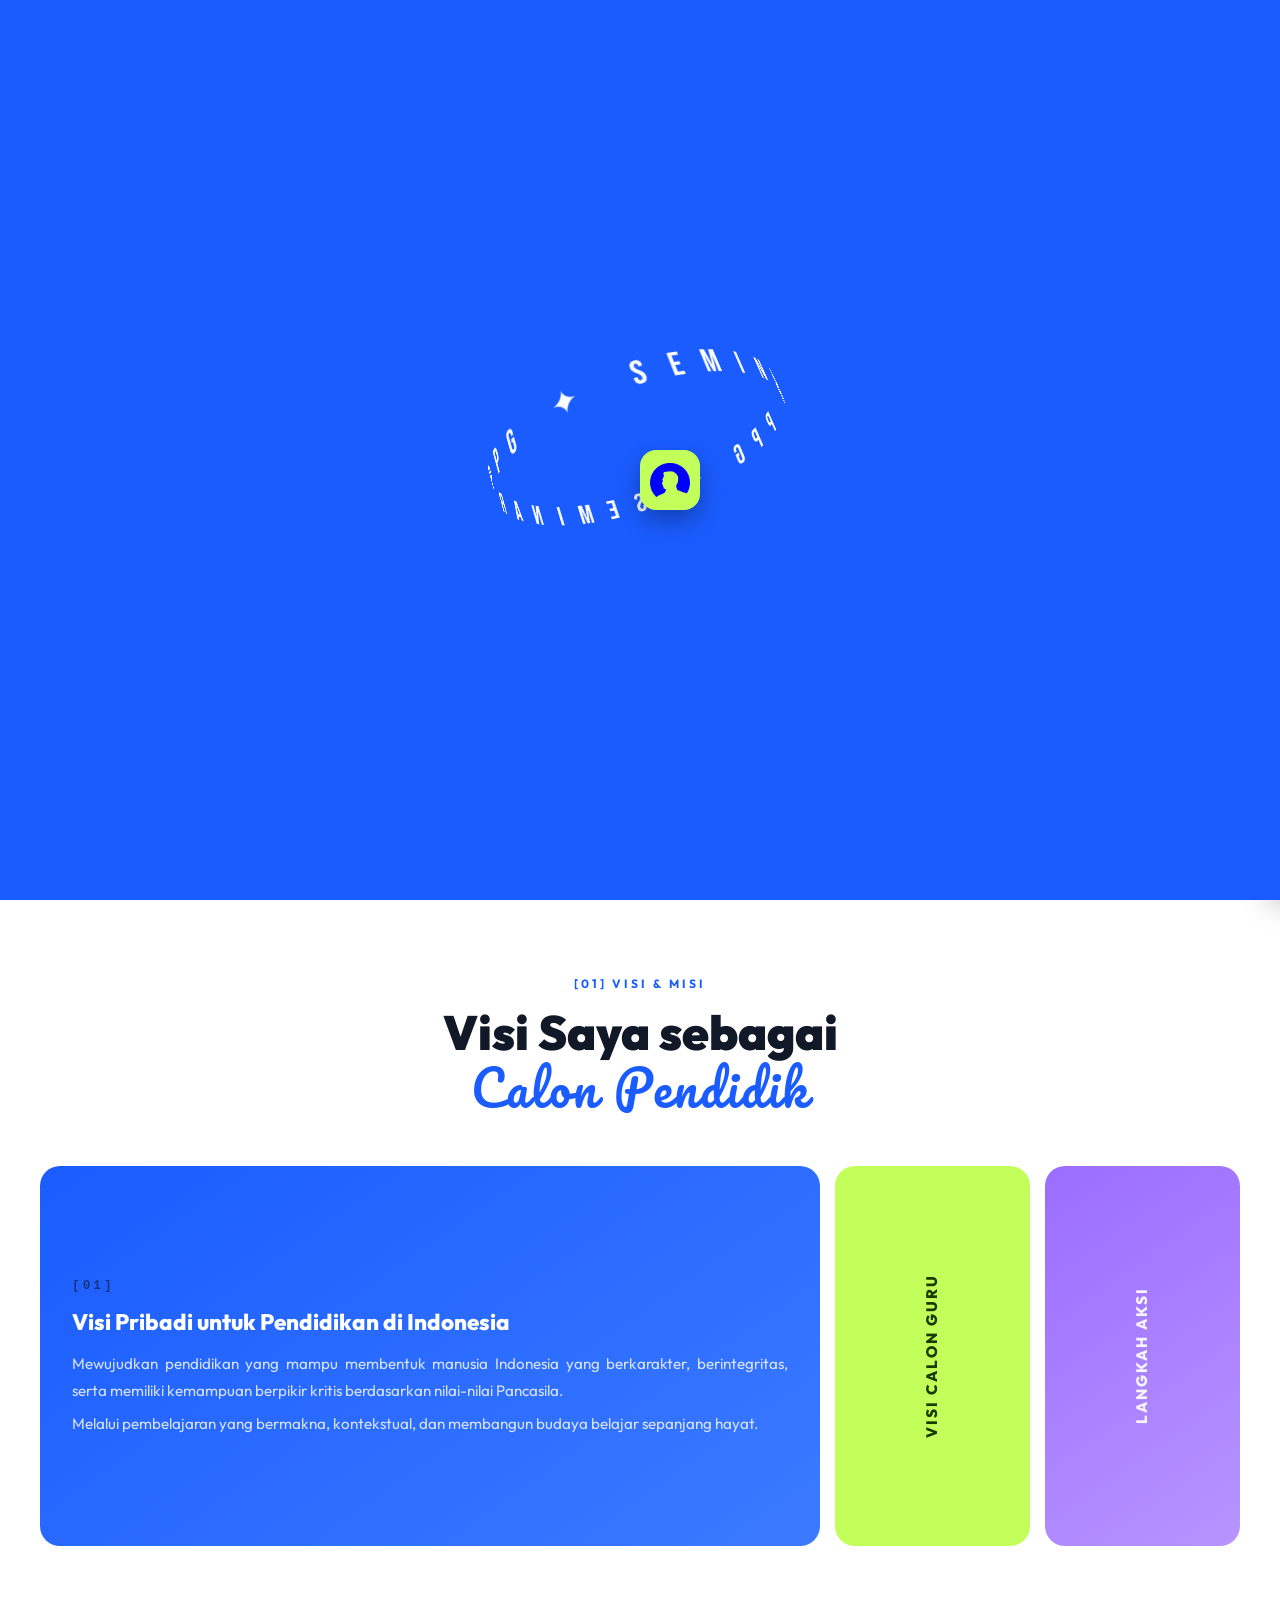
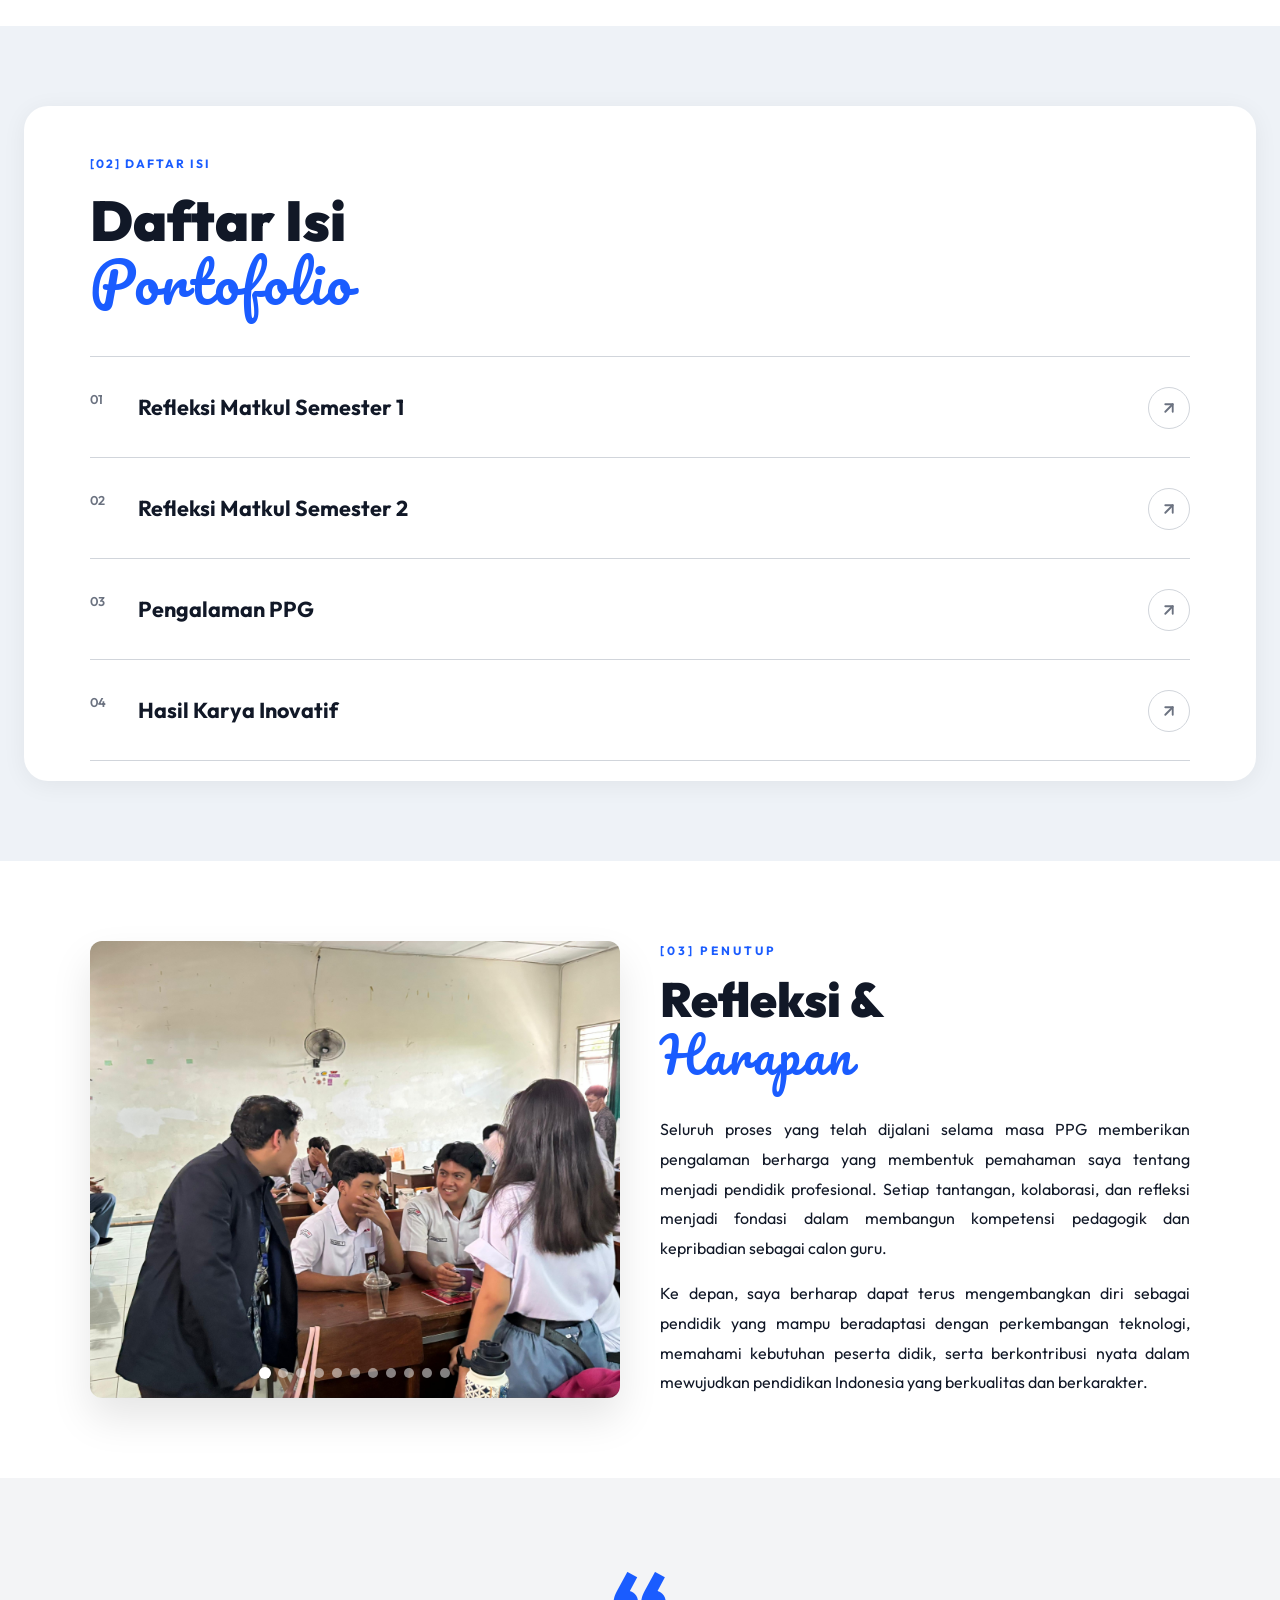
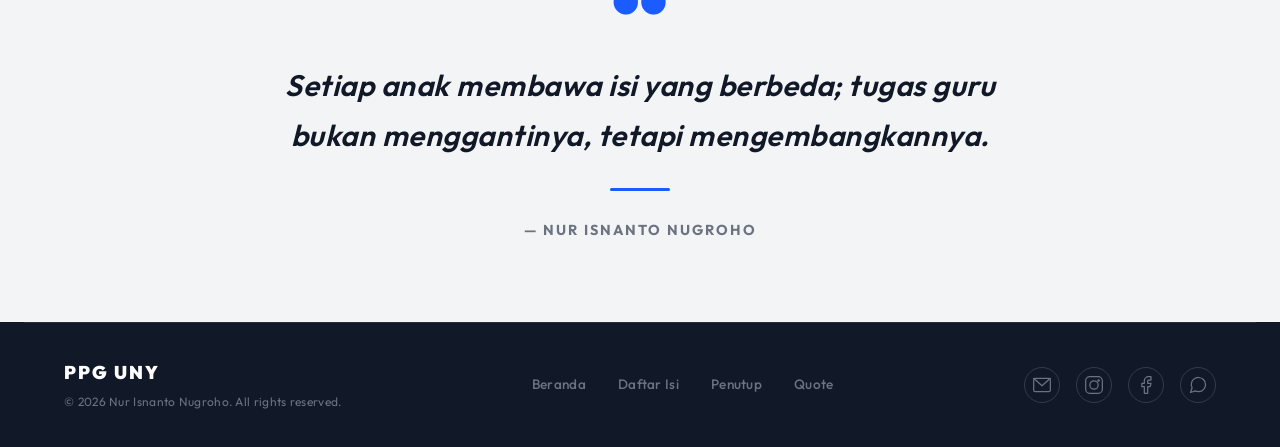
==== commit 477ba93a: "icon" ====
--- a/index.html
+++ b/index.html
@@ -41,6 +41,9 @@
     <div class="loader" id="loader">
         <div class="loader__ring-wrap"> 
             <div class="loader__ring-spin" id="loaderRing"></div>
+        </div>
+        <div class="loader__box-bounce">
+            <img src="img/Icon Logo.png" alt="Navicon">
         </div>
     </div>
     <!-- ============ CUSTOM POPUP ============ -->
--- a/style.css
+++ b/style.css
@@ -92,6 +92,37 @@
     to { transform: rotateY(360deg); }
 }
 
+.loader__box-bounce {
+    position: absolute;
+    top: 50%;
+    left: 50%;
+    width: 60px;
+    height: 60px;
+    background-color: var(--accent-lime);
+    border-radius: var(--radius-md);
+    display: flex;
+    align-items: center;
+    justify-content: center;
+    box-shadow: 0 10px 25px rgba(0,0,0,0.3);
+    animation: bounceBox 0.8s infinite alternate cubic-bezier(0.5, 0, 0.5, 1);
+    z-index: 10;
+}
+
+.loader__box-bounce img {
+    width: 40px;
+    height: 40px;
+    object-fit: contain;
+}
+
+@keyframes bounceBox {
+    from {
+        transform: translate(-50%, calc(-50% - 20px));
+    }
+    to {
+        transform: translate(-50%, calc(-50% + 20px));
+    }
+}
+
 /* ============================================================
    HERO ENTRANCE ANIMATIONS (after loader)
    ============================================================ */
@@ -1874,12 +1905,13 @@
 /* 1. BADGE MAS GURU (Kiri - Turun ke area bahu kiri) */
     .floating-tag--guru {
         position: absolute;
-        top: 65%; /* Diturunkan agar pas di area bahu foto */
-        left: 20px;
+        bottom:60%; /* Berpatokan dari bawah agar pasti jatuh di area badan */
+        top: auto;
+        left: 10%;
         right: auto;
         font-size: 0.65rem; 
         padding: 4px 10px; 
-        z-index: 6;
+        z-index: 10; /* Pastikan di atas layer foto */
     }
     
     .floating-tag--guru .floating-tag__icon {
@@ -1889,14 +1921,14 @@
     /* 2. BADGE GURU INFORMATIKA (Kanan - Turun ke area bahu kanan) */
     .hero__role-badge {
         position: absolute;
-        top: 72%; /* Sedikit lebih bawah dari badge kiri agar seimbang */
-        right: 20px;
-        bottom: auto;
+        bottom: 45%; /* Sedikit lebih rendah di sebelah kanan */
+        top: auto;
+        right: 10%;
         left: auto;
         margin: 0;
         font-size: 0.65rem; 
         padding: 4px 10px; 
-        z-index: 6;
+        z-index: 10; /* Pastikan di atas layer foto */
     }
 
     /* 3. Perkecil Teks Tombol NAVIGASI di Mobile */
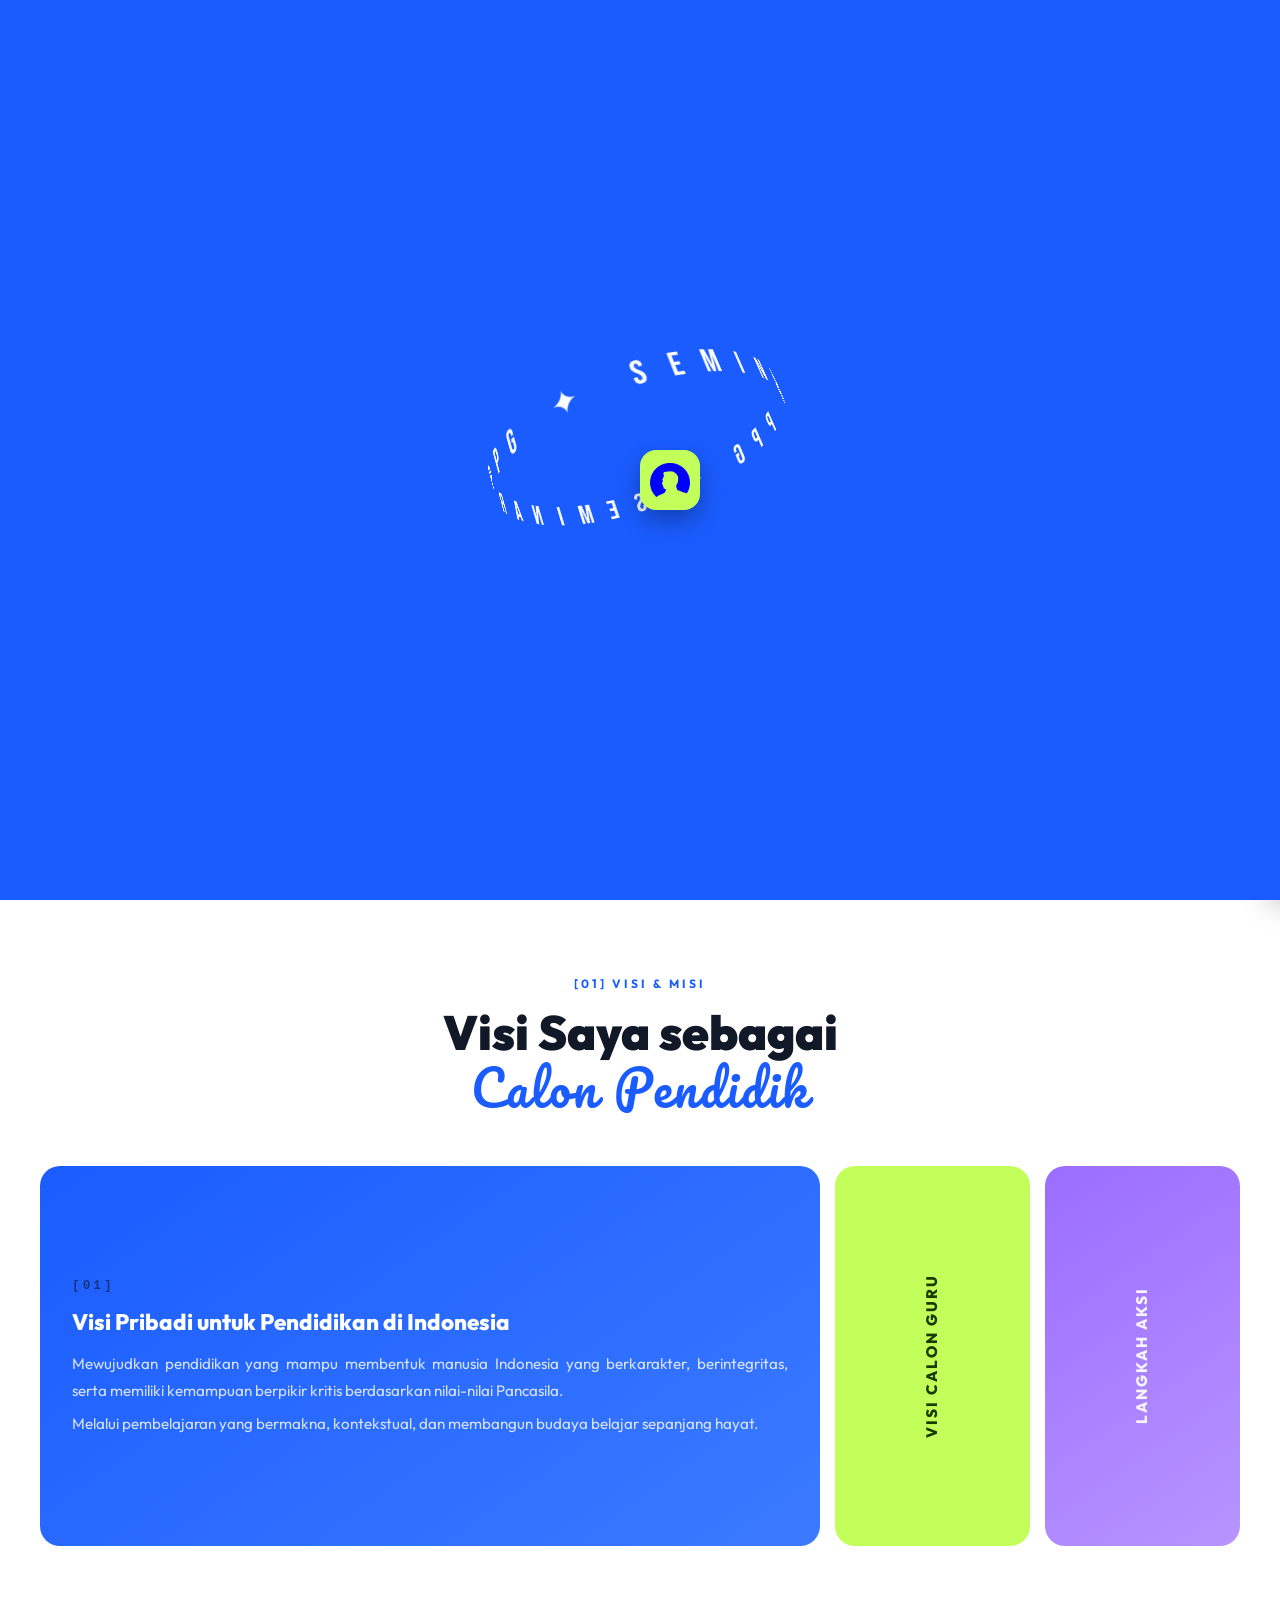
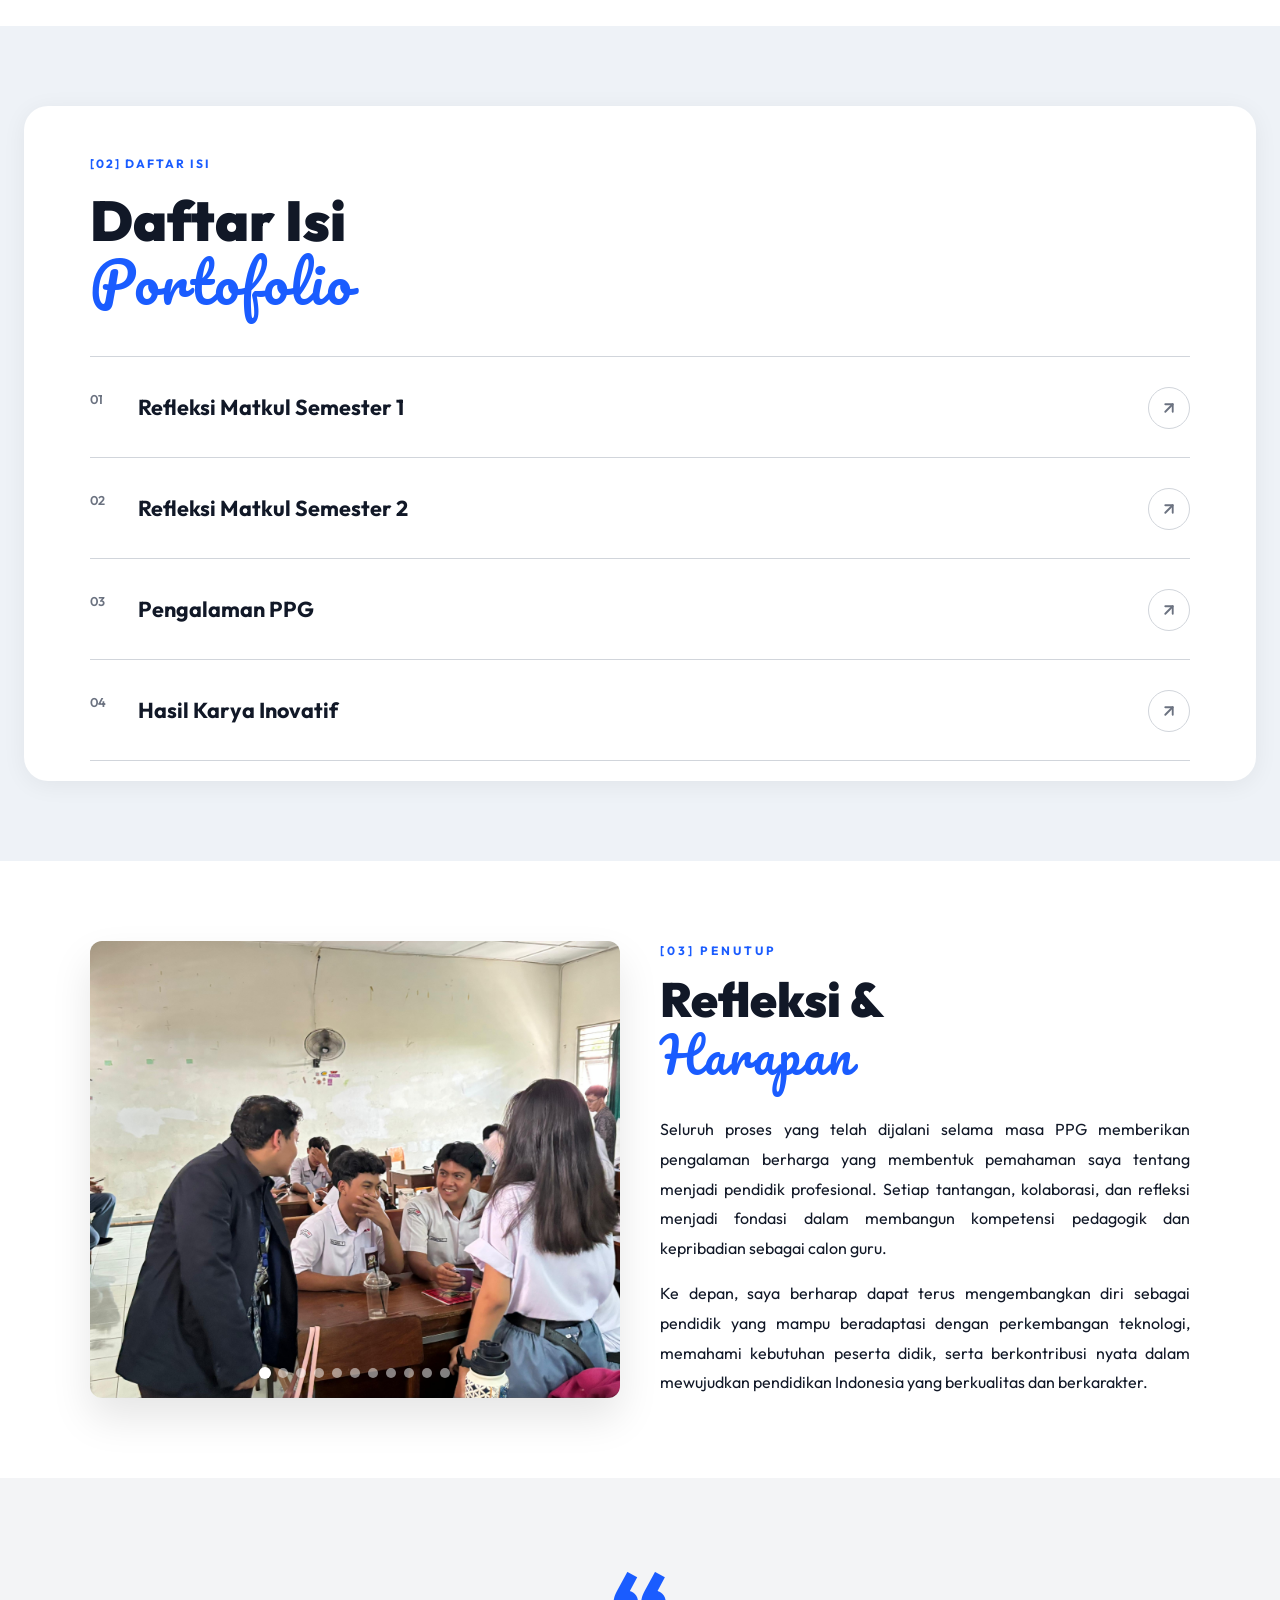
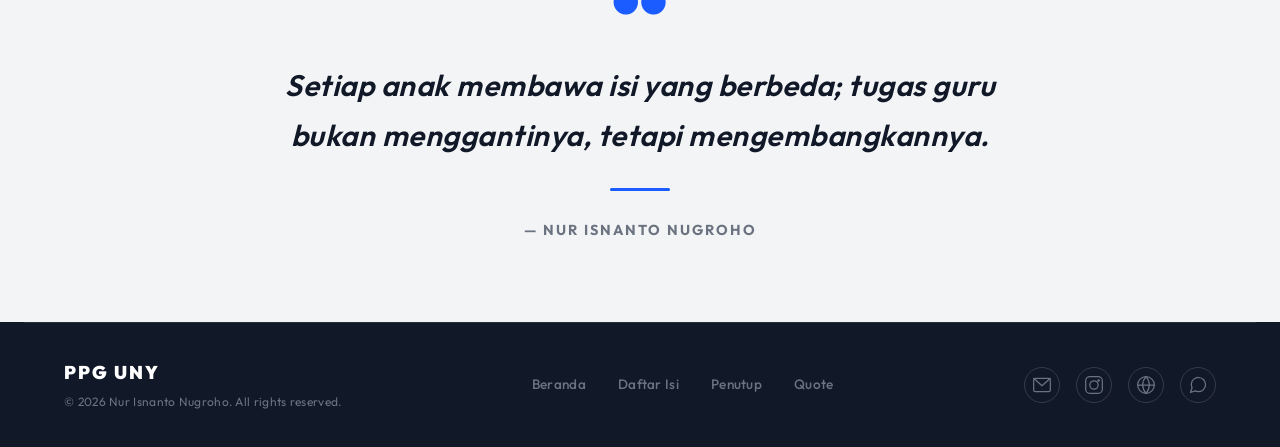
==== commit b0da74f6: "update sosmed" ====
--- a/index.html
+++ b/index.html
@@ -362,28 +362,30 @@
             <!-- Kanan: Sosial Media -->
             <div class="footer__social">
                 <!-- Email -->
-                <a href="mailto:nurisnanto@gmail.com" class="footer__social-link" aria-label="Email" title="Email">
+                <a href="mailto:nurisnanto09@gmail.com" class="footer__social-link" aria-label="Email" title="Email">
                     <svg width="20" height="20" viewBox="0 0 24 24" fill="none" stroke="currentColor" stroke-width="1.5" stroke-linecap="round" stroke-linejoin="round">
                         <rect x="2" y="4" width="20" height="16" rx="2"/>
                         <path d="M22 4L12 13L2 4"/>
                     </svg>
                 </a>
                 <!-- Instagram -->
-                <a href="https://instagram.com/" target="_blank" rel="noopener" class="footer__social-link" aria-label="Instagram" title="Instagram">
+                <a href="https://www.instagram.com/nurisnantonugroho/" target="_blank" rel="noopener" class="footer__social-link" aria-label="Instagram" title="Instagram">
                     <svg width="20" height="20" viewBox="0 0 24 24" fill="none" stroke="currentColor" stroke-width="1.5" stroke-linecap="round" stroke-linejoin="round">
                         <rect x="2" y="2" width="20" height="20" rx="5"/>
                         <circle cx="12" cy="12" r="5"/>
                         <circle cx="17.5" cy="6.5" r="1.5" fill="currentColor" stroke="none"/>
                     </svg>
                 </a>
-                <!-- Facebook -->
-                <a href="https://facebook.com/" target="_blank" rel="noopener" class="footer__social-link" aria-label="Facebook" title="Facebook">
+                <!-- Website -->
+                <a href="https://e-porto-nuris.vercel.app/" target="_blank" rel="noopener" class="footer__social-link" aria-label="Website" title="Website">
                     <svg width="20" height="20" viewBox="0 0 24 24" fill="none" stroke="currentColor" stroke-width="1.5" stroke-linecap="round" stroke-linejoin="round">
-                        <path d="M18 2h-3a5 5 0 0 0-5 5v3H7v4h3v8h4v-8h3l1-4h-4V7a1 1 0 0 1 1-1h3z"/>
+                        <circle cx="12" cy="12" r="10"/>
+                        <path d="M12 2a15.3 15.3 0 0 1 4 10 15.3 15.3 0 0 1-4 10 15.3 15.3 0 0 1-4-10 15.3 15.3 0 0 1 4-10z"/>
+                        <path d="M2 12h20"/>
                     </svg>
                 </a>
                 <!-- WhatsApp -->
-                <a href="https://wa.me/" target="_blank" rel="noopener" class="footer__social-link" aria-label="WhatsApp" title="WhatsApp">
+                <a href="https://wa.me/628121314145" target="_blank" rel="noopener" class="footer__social-link" aria-label="WhatsApp" title="WhatsApp">
                     <svg width="20" height="20" viewBox="0 0 24 24" fill="none" stroke="currentColor" stroke-width="1.5" stroke-linecap="round" stroke-linejoin="round">
                         <path d="M21 11.5a8.38 8.38 0 0 1-.9 3.8 8.5 8.5 0 0 1-7.6 4.7 8.38 8.38 0 0 1-3.8-.9L3 21l1.9-5.7a8.38 8.38 0 0 1-.9-3.8 8.5 8.5 0 0 1 4.7-7.6 8.38 8.38 0 0 1 3.8-.9h.5a8.48 8.48 0 0 1 8 8v.5z"/>
                     </svg>
